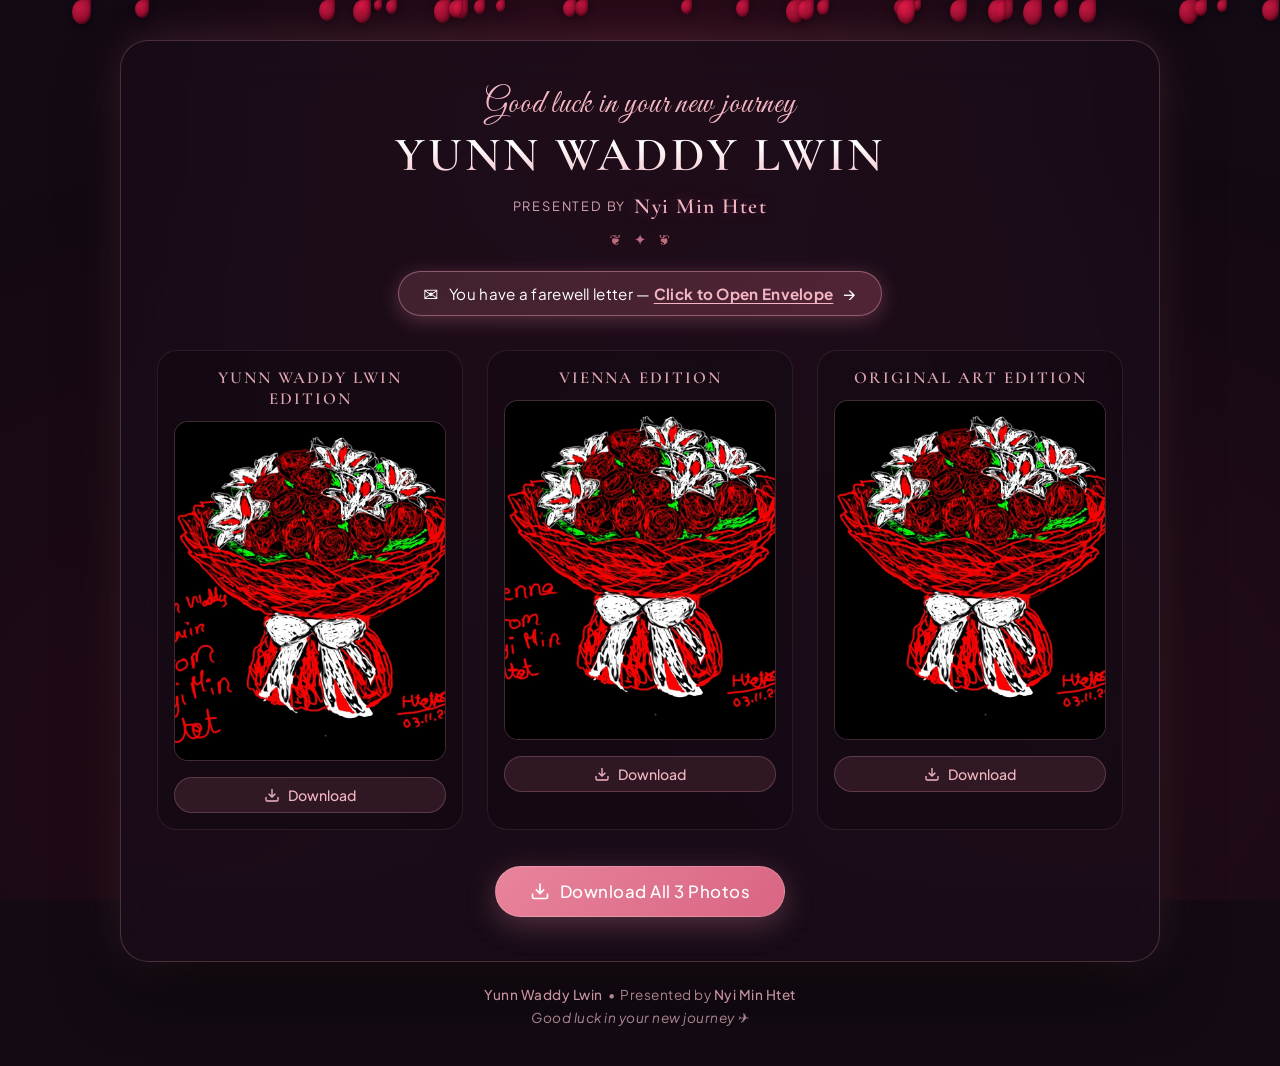
==== index.html @ 77009af8 "Add files via upload" ====
<!DOCTYPE html>
<html lang="en">
<head>
  <meta charset="UTF-8" />
  <meta name="viewport" content="width=device-width, initial-scale=1.0" />
  <title>yunn-waddy-lwin | Good Luck in Your New Journey</title>
  <link rel="stylesheet" href="style.css" />
  <link rel="preconnect" href="https://fonts.googleapis.com">
  <link rel="preconnect" href="https://fonts.gstatic.com" crossorigin>
  <link href="https://fonts.googleapis.com/css2?family=Cormorant+Garamond:ital,wght@0,300;0,400;0,600;1,400;1,600&family=Great+Vibes&family=Noto+Sans+Myanmar:wght@300;400;500;600&family=Plus+Jakarta+Sans:wght@300;400;500;600&display=swap" rel="stylesheet">
</head>
<body>
  <!-- Ambient romantic lighting & gentle petals -->
  <div class="ambient-glow"></div>
  <div class="petals-canvas" id="petals"></div>

  <main class="page-container">
    <div class="romantic-card">
      
      <!-- Romantic & Classy Header -->
      <header class="romantic-header">
        <span class="whisper-text">Good luck in your new journey</span>
        <h1 class="romantic-title">Yunn Waddy Lwin</h1>
        
        <div class="presented-by">
          <span class="presented-label">Presented by</span>
          <span class="presenter-name">Nyi Min Htet</span>
        </div>

        <div class="floral-flourish">
          <span class="leaf">❦</span>
          <span class="star-symbol">✦</span>
          <span class="leaf flip">❦</span>
        </div>

        <!-- Envelope Letter Invitation Banner -->
        <div class="letter-invitation">
          <a href="letter.html" class="letter-pill-btn">
            <span class="envelope-icon">✉️</span>
            <span>You have a farewell letter — <strong>Click to Open Envelope</strong></span>
            <span class="arrow-right">→</span>
          </a>
        </div>
      </header>

      <!-- 3-Photo Triptych Grid -->
      <div class="photos-grid">
        
        <!-- Photo 1: Yunn Waddy Lwin Edition -->
        <div class="photo-item">
          <div class="photo-badge">Yunn Waddy Lwin Edition</div>
          <div class="photo-frame" data-index="1">
            <img 
              id="photo1" 
              src="assets/photo-yunn.jpg" 
              alt="To Yunn Waddy Lwin From Nyi Min Htet" 
            />
            <button class="zoom-btn" title="View Fullscreen" data-target="photo1">
              <svg width="18" height="18" viewBox="0 0 24 24" fill="none" stroke="currentColor" stroke-width="2"><polyline points="15 3 21 3 21 9"/><polyline points="9 21 3 21 3 15"/><line x1="21" y1="3" x2="14" y2="10"/><line x1="3" y1="21" x2="10" y2="14"/></svg>
            </button>
          </div>
          <a id="downloadBtn1" href="assets/photo-yunn.jpg" download="yunn-waddy-lwin-edition.jpg" class="btn-download-sm">
            <svg width="16" height="16" viewBox="0 0 24 24" fill="none" stroke="currentColor" stroke-width="2"><path d="M21 15v4a2 2 0 0 1-2 2H5a2 2 0 0 1-2-2v-4"/><polyline points="7 10 12 15 17 10"/><line x1="12" y1="15" x2="12" y2="3"/></svg>
            <span>Download</span>
          </a>
        </div>

        <!-- Photo 2: Vienna Edition -->
        <div class="photo-item">
          <div class="photo-badge">Vienna Edition</div>
          <div class="photo-frame" data-index="2">
            <img 
              id="photo2" 
              src="assets/photo-vienna.jpg" 
              alt="To Vienna From Nyi Min Htet" 
            />
            <button class="zoom-btn" title="View Fullscreen" data-target="photo2">
              <svg width="18" height="18" viewBox="0 0 24 24" fill="none" stroke="currentColor" stroke-width="2"><polyline points="15 3 21 3 21 9"/><polyline points="9 21 3 21 3 15"/><line x1="21" y1="3" x2="14" y2="10"/><line x1="3" y1="21" x2="10" y2="14"/></svg>
            </button>
          </div>
          <a id="downloadBtn2" href="assets/photo-vienna.jpg" download="yunn-waddy-lwin-vienna-edition.jpg" class="btn-download-sm">
            <svg width="16" height="16" viewBox="0 0 24 24" fill="none" stroke="currentColor" stroke-width="2"><path d="M21 15v4a2 2 0 0 1-2 2H5a2 2 0 0 1-2-2v-4"/><polyline points="7 10 12 15 17 10"/><line x1="12" y1="15" x2="12" y2="3"/></svg>
            <span>Download</span>
          </a>
        </div>

        <!-- Photo 3: Original Clean Edition -->
        <div class="photo-item">
          <div class="photo-badge">Original Art Edition</div>
          <div class="photo-frame" data-index="3">
            <img 
              id="photo3" 
              src="assets/photo-clean.jpg" 
              alt="Bouquet Artwork Clean" 
            />
            <button class="zoom-btn" title="View Fullscreen" data-target="photo3">
              <svg width="18" height="18" viewBox="0 0 24 24" fill="none" stroke="currentColor" stroke-width="2"><polyline points="15 3 21 3 21 9"/><polyline points="9 21 3 21 3 15"/><line x1="21" y1="3" x2="14" y2="10"/><line x1="3" y1="21" x2="10" y2="14"/></svg>
            </button>
          </div>
          <a id="downloadBtn3" href="assets/photo-clean.jpg" download="yunn-waddy-lwin-original-art.jpg" class="btn-download-sm">
            <svg width="16" height="16" viewBox="0 0 24 24" fill="none" stroke="currentColor" stroke-width="2"><path d="M21 15v4a2 2 0 0 1-2 2H5a2 2 0 0 1-2-2v-4"/><polyline points="7 10 12 15 17 10"/><line x1="12" y1="15" x2="12" y2="3"/></svg>
            <span>Download</span>
          </a>
        </div>

      </div>

      <!-- Action Footer: Download All & Open Letter -->
      <div class="bottom-actions">
        <button id="downloadAllBtn" class="btn-download-all">
          <svg width="20" height="20" viewBox="0 0 24 24" fill="none" stroke="currentColor" stroke-width="2"><path d="M21 15v4a2 2 0 0 1-2 2H5a2 2 0 0 1-2-2v-4"/><polyline points="7 10 12 15 17 10"/><line x1="12" y1="15" x2="12" y2="3"/></svg>
          <span>Download All 3 Photos</span>
        </button>
      </div>

    </div>

    <!-- Minimal Elegant Footer -->
    <footer class="romantic-footer">
      <p><strong>Yunn Waddy Lwin</strong> &nbsp;•&nbsp; Presented by <strong>Nyi Min Htet</strong></p>
      <p class="sub-footer-text">Good luck in your new journey ✈️</p>
    </footer>
  </main>

  <!-- Lightbox Modal -->
  <div class="lightbox-modal" id="lightboxModal">
    <div class="lightbox-backdrop" id="lightboxBackdrop"></div>
    <div class="lightbox-box">
      <button class="lightbox-close" id="lightboxClose">✕</button>
      <img id="lightboxImg" src="" alt="Fullscreen View" />
      <div class="lightbox-action">
        <a id="lightboxDownloadBtn" href="" download="" class="btn-download-sm">
          <svg width="16" height="16" viewBox="0 0 24 24" fill="none" stroke="currentColor" stroke-width="2"><path d="M21 15v4a2 2 0 0 1-2 2H5a2 2 0 0 1-2-2v-4"/><polyline points="7 10 12 15 17 10"/><line x1="12" y1="15" x2="12" y2="3"/></svg>
          <span>Download High-Resolution</span>
        </a>
      </div>
    </div>
  </div>

  <script src="script.js"></script>
</body>
</html>
---- style.css ----
:root {
  --bg-deep: #130a14;
  --bg-card: rgba(26, 14, 27, 0.7);
  --border-rose: rgba(255, 179, 193, 0.22);
  --border-subtle: rgba(255, 179, 193, 0.1);
  --rose-primary: #e8849b;
  --rose-soft: #f4b6c2;
  --rose-light: #fff0f3;
  --rose-glow: rgba(232, 132, 155, 0.3);
  --wine-dark: #220e23;
  --text-main: #fff5f7;
  --text-muted: #d4a5b2;
  --transition: all 0.35s cubic-bezier(0.16, 1, 0.3, 1);
}

* {
  margin: 0;
  padding: 0;
  box-sizing: border-box;
}

body {
  font-family: 'Plus Jakarta Sans', system-ui, -apple-system, sans-serif;
  background-color: var(--bg-deep);
  color: var(--text-main);
  min-height: 100vh;
  display: flex;
  align-items: center;
  justify-content: center;
  position: relative;
  overflow-x: hidden;
  padding: 40px 18px;
}

/* Ambient Romantic Glow */
.ambient-glow {
  position: fixed;
  inset: 0;
  pointer-events: none;
  z-index: 0;
  background: 
    radial-gradient(circle at 50% 15%, rgba(190, 18, 60, 0.16) 0%, transparent 55%),
    radial-gradient(circle at 15% 85%, rgba(136, 8, 37, 0.12) 0%, transparent 45%),
    radial-gradient(circle at 85% 80%, rgba(225, 29, 72, 0.08) 0%, transparent 45%);
}

/* Falling Red Rose Petals */
.petals-canvas {
  position: fixed;
  inset: 0;
  pointer-events: none;
  z-index: 1;
  overflow: hidden;
}

.petal {
  position: absolute;
  background: radial-gradient(circle at 35% 30%, #e11d48 0%, #be123c 45%, #880825 80%, #4a0314 100%);
  border-radius: 65% 0 65% 65%;
  opacity: 0.85;
  filter: drop-shadow(0 2px 5px rgba(0, 0, 0, 0.45));
  animation: fall linear infinite;
  box-shadow: inset -1px -1px 3px rgba(0, 0, 0, 0.4);
}

@keyframes fall {
  0% {
    transform: translateY(-25px) translateX(0px) rotate(0deg) rotateY(0deg) scale(0.75);
    opacity: 0;
  }
  15% {
    opacity: 0.85;
    transform: translateY(15vh) translateX(15px) rotate(60deg) rotateY(45deg) scale(0.85);
  }
  50% {
    transform: translateY(50vh) translateX(-15px) rotate(190deg) rotateY(120deg) scale(0.9);
  }
  85% {
    opacity: 0.85;
    transform: translateY(85vh) translateX(12px) rotate(300deg) rotateY(160deg) scale(0.95);
  }
  100% {
    transform: translateY(105vh) translateX(0px) rotate(380deg) rotateY(180deg) scale(1);
    opacity: 0;
  }
}

/* Main Container (Expanded for 3 Photos) */
.page-container {
  width: 100%;
  max-width: 1040px;
  position: relative;
  z-index: 2;
  margin: auto;
}

/* Romantic Card */
.romantic-card {
  background: var(--bg-card);
  border: 1px solid var(--border-rose);
  border-radius: 28px;
  padding: 44px 36px;
  backdrop-filter: blur(24px);
  -webkit-backdrop-filter: blur(24px);
  box-shadow: 
    0 30px 70px -15px rgba(0, 0, 0, 0.8),
    0 0 50px -10px var(--rose-glow);
  text-align: center;
  transition: var(--transition);
}

.romantic-card:hover {
  border-color: rgba(255, 179, 193, 0.35);
  box-shadow: 
    0 35px 80px -15px rgba(0, 0, 0, 0.85),
    0 0 60px -5px rgba(232, 132, 155, 0.4);
}

/* Header */
.romantic-header {
  margin-bottom: 34px;
}

.whisper-text {
  font-family: 'Great Vibes', cursive;
  font-size: 2rem;
  color: var(--rose-soft);
  display: block;
  margin-bottom: 2px;
  letter-spacing: 1px;
}

.romantic-title {
  font-family: 'Cormorant Garamond', Georgia, serif;
  font-size: 3rem;
  font-weight: 600;
  letter-spacing: 3px;
  text-transform: uppercase;
  background: linear-gradient(180deg, #ffffff 30%, var(--rose-soft) 100%);
  -webkit-background-clip: text;
  -webkit-text-fill-color: transparent;
  line-height: 1.2;
  margin-bottom: 8px;
}

/* Presented By Section */
.presented-by {
  display: flex;
  align-items: center;
  justify-content: center;
  gap: 8px;
  flex-wrap: wrap;
  margin-bottom: 8px;
}

.presented-label {
  font-family: 'Plus Jakarta Sans', system-ui, sans-serif;
  font-size: 0.8rem;
  font-weight: 400;
  color: var(--text-muted);
  letter-spacing: 1.8px;
  text-transform: uppercase;
}

.presenter-name {
  font-family: 'Cormorant Garamond', Georgia, serif;
  font-size: 1.35rem;
  font-weight: 600;
  letter-spacing: 1.5px;
  color: var(--rose-soft);
  text-shadow: 0 0 15px var(--rose-glow);
}

.floral-flourish {
  display: flex;
  align-items: center;
  justify-content: center;
  gap: 12px;
  margin-top: 10px;
  color: var(--rose-primary);
  font-size: 0.9rem;
  opacity: 0.8;
}

.star-symbol {
  color: var(--rose-primary);
  font-size: 0.95rem;
  animation: subtleTwinkle 3s infinite ease-in-out;
}

.leaf.flip {
  transform: scaleX(-1);
  display: inline-block;
}

@keyframes subtleTwinkle {
  0%, 100% { transform: scale(1); opacity: 0.65; }
  50% { transform: scale(1.15); opacity: 1; }
}

/* Letter Invitation Banner */
.letter-invitation {
  margin-top: 22px;
  display: flex;
  justify-content: center;
}

.letter-pill-btn {
  display: inline-flex;
  align-items: center;
  gap: 10px;
  background: linear-gradient(135deg, rgba(232, 132, 155, 0.18), rgba(217, 101, 130, 0.28));
  border: 1px solid rgba(255, 179, 193, 0.4);
  color: #fff;
  padding: 10px 24px;
  border-radius: 100px;
  text-decoration: none;
  font-size: 0.95rem;
  letter-spacing: 0.3px;
  box-shadow: 0 4px 20px var(--rose-glow);
  transition: var(--transition);
}

.letter-pill-btn strong {
  color: var(--rose-soft);
  text-decoration: underline;
  text-underline-offset: 3px;
}

.letter-pill-btn:hover {
  transform: translateY(-2px);
  background: linear-gradient(135deg, rgba(232, 132, 155, 0.3), rgba(217, 101, 130, 0.45));
  border-color: var(--rose-soft);
  box-shadow: 0 8px 25px rgba(232, 132, 155, 0.5);
}

.envelope-icon {
  font-size: 1.15rem;
  animation: gentlePulse 2s infinite ease-in-out;
}

.arrow-right {
  font-size: 1.1rem;
  transition: transform 0.25s ease;
}

.letter-pill-btn:hover .arrow-right {
  transform: translateX(4px);
}

@keyframes gentlePulse {
  0%, 100% { transform: scale(1); }
  50% { transform: scale(1.18); }
}

/* 3-Photo Triptych Grid */
.photos-grid {
  display: grid;
  grid-template-columns: repeat(3, 1fr);
  gap: 24px;
  margin-bottom: 36px;
}

@media (max-width: 860px) {
  .photos-grid {
    grid-template-columns: 1fr;
    max-width: 440px;
    margin-left: auto;
    margin-right: auto;
  }
  .romantic-card {
    padding: 32px 18px;
  }
  .romantic-title {
    font-size: 2.2rem;
  }
}

.photo-item {
  display: flex;
  flex-direction: column;
  align-items: center;
  background: rgba(15, 8, 16, 0.4);
  border: 1px solid var(--border-subtle);
  border-radius: 20px;
  padding: 16px;
  transition: var(--transition);
}

.photo-item:hover {
  transform: translateY(-4px);
  border-color: var(--border-rose);
  background: rgba(22, 11, 23, 0.6);
  box-shadow: 0 16px 36px -10px rgba(0, 0, 0, 0.6);
}

.photo-badge {
  font-family: 'Cormorant Garamond', Georgia, serif;
  font-size: 1.05rem;
  font-weight: 600;
  letter-spacing: 2px;
  text-transform: uppercase;
  color: var(--rose-soft);
  margin-bottom: 12px;
  opacity: 0.9;
}

.photo-frame {
  position: relative;
  width: 100%;
  aspect-ratio: 4 / 5;
  background: rgba(10, 5, 11, 0.8);
  border: 1px solid var(--border-rose);
  border-radius: 14px;
  overflow: hidden;
  display: flex;
  align-items: center;
  justify-content: center;
  margin-bottom: 16px;
}

.photo-frame img {
  width: 100%;
  height: 100%;
  object-fit: cover;
  transition: transform 0.4s ease;
}

.photo-item:hover .photo-frame img {
  transform: scale(1.03);
}

.zoom-btn {
  position: absolute;
  top: 10px;
  right: 10px;
  background: rgba(19, 10, 20, 0.7);
  border: 1px solid rgba(255, 179, 193, 0.3);
  color: var(--rose-soft);
  width: 32px;
  height: 32px;
  border-radius: 50%;
  display: flex;
  align-items: center;
  justify-content: center;
  cursor: pointer;
  opacity: 0;
  transition: var(--transition);
  backdrop-filter: blur(8px);
}

.photo-item:hover .zoom-btn {
  opacity: 1;
}

.zoom-btn:hover {
  background: var(--rose-primary);
  color: #fff;
  transform: scale(1.1);
}

/* Download Buttons */
.btn-download-sm {
  display: inline-flex;
  align-items: center;
  justify-content: center;
  gap: 8px;
  background: rgba(232, 132, 155, 0.12);
  border: 1px solid var(--border-rose);
  color: var(--rose-soft);
  font-family: 'Plus Jakarta Sans', system-ui, sans-serif;
  font-size: 0.88rem;
  font-weight: 500;
  padding: 8px 18px;
  border-radius: 100px;
  text-decoration: none;
  transition: var(--transition);
  width: 100%;
}

.btn-download-sm:hover {
  background: linear-gradient(135deg, #e8849b, #d96582);
  color: #fff;
  border-color: transparent;
  transform: translateY(-2px);
  box-shadow: 0 6px 18px var(--rose-glow);
}

.download-all-section {
  display: flex;
  justify-content: center;
  padding-top: 10px;
}

.btn-download-all {
  display: inline-flex;
  align-items: center;
  justify-content: center;
  gap: 10px;
  background: linear-gradient(135deg, #e8849b, #d96582);
  color: #fff;
  font-family: 'Plus Jakarta Sans', system-ui, sans-serif;
  font-size: 1.05rem;
  font-weight: 500;
  letter-spacing: 0.5px;
  padding: 14px 34px;
  border-radius: 100px;
  cursor: pointer;
  border: 1px solid rgba(255, 255, 255, 0.2);
  box-shadow: 0 8px 30px var(--rose-glow);
  transition: var(--transition);
}

.btn-download-all:hover {
  transform: translateY(-3px) scale(1.02);
  background: linear-gradient(135deg, #f294aa, #e37490);
  box-shadow: 0 12px 35px rgba(232, 132, 155, 0.5);
}

/* Lightbox Modal */
.lightbox-modal {
  display: none;
  position: fixed;
  inset: 0;
  z-index: 1000;
  align-items: center;
  justify-content: center;
  padding: 24px;
}

.lightbox-modal.active {
  display: flex;
}

.lightbox-backdrop {
  position: absolute;
  inset: 0;
  background: rgba(10, 5, 11, 0.92);
  backdrop-filter: blur(14px);
}

.lightbox-box {
  position: relative;
  z-index: 1001;
  max-width: 90vw;
  max-height: 90vh;
  display: flex;
  flex-direction: column;
  align-items: center;
}

.lightbox-box img {
  max-width: 100%;
  max-height: 75vh;
  object-fit: contain;
  border-radius: 16px;
  border: 1px solid var(--border-rose);
  box-shadow: 0 20px 60px rgba(0, 0, 0, 0.9);
}

.lightbox-close {
  position: absolute;
  top: -42px;
  right: 0;
  background: none;
  border: none;
  color: #fff;
  font-size: 26px;
  cursor: pointer;
  transition: var(--transition);
}

.lightbox-close:hover {
  color: var(--rose-soft);
}

.lightbox-action {
  margin-top: 16px;
}

/* Minimal Footer */
.romantic-footer {
  text-align: center;
  margin-top: 24px;
}

.romantic-footer p {
  font-family: 'Plus Jakarta Sans', system-ui, sans-serif;
  font-size: 0.85rem;
  color: var(--text-muted);
  opacity: 0.8;
  letter-spacing: 0.5px;
}

.romantic-footer strong {
  color: var(--rose-soft);
  font-weight: 500;
}

.sub-footer-text {
  margin-top: 6px;
  font-size: 0.8rem;
  color: var(--rose-soft);
  opacity: 0.85;
  font-style: italic;
  letter-spacing: 1px;
}
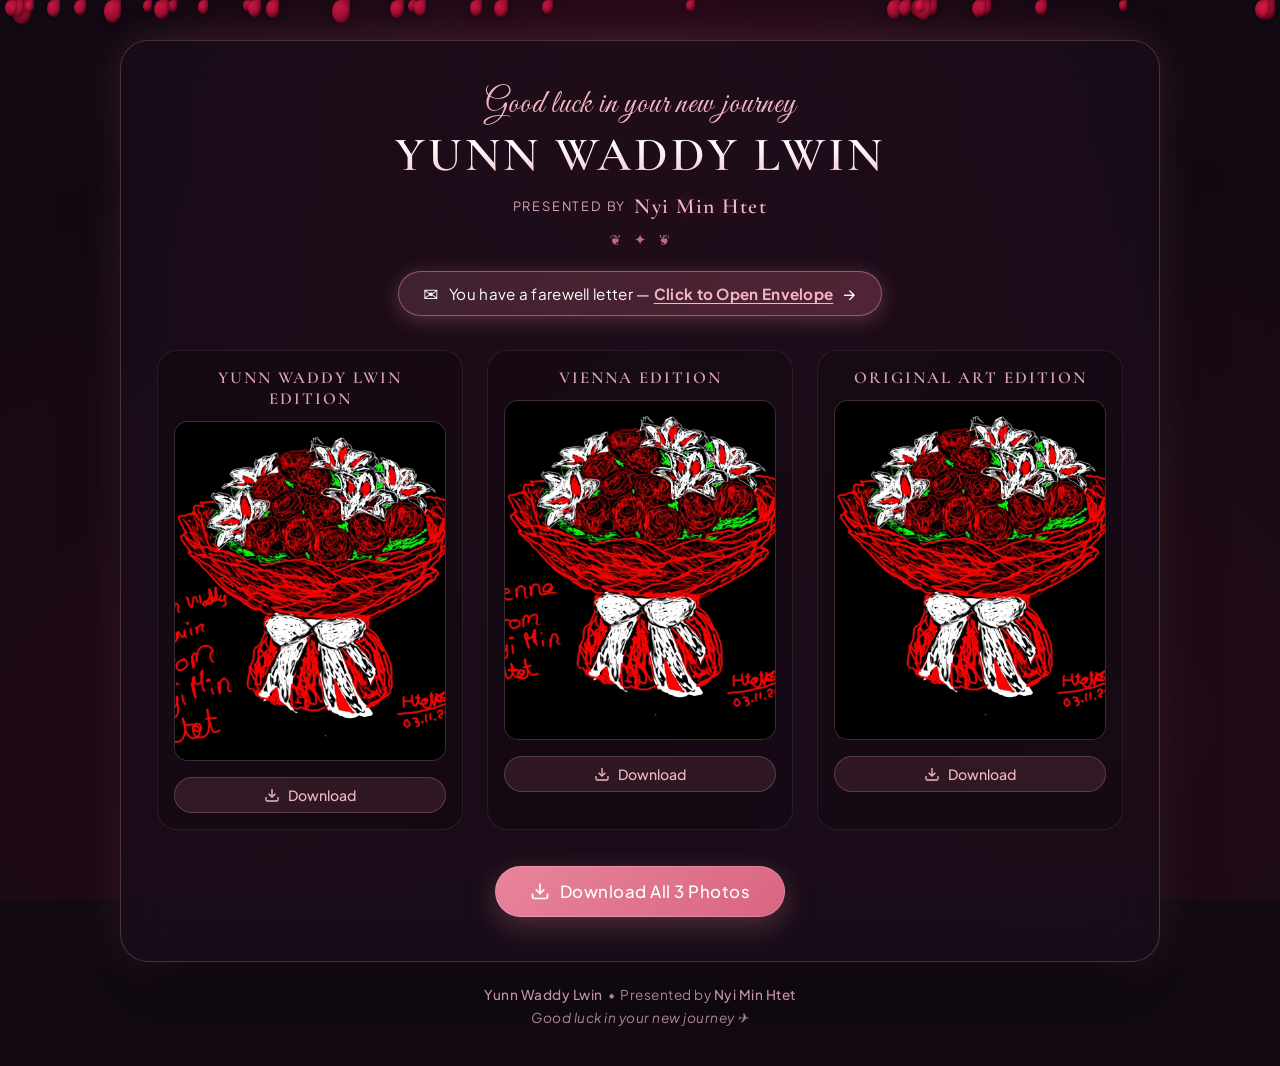
==== commit 8cc64748: "Add GoatCounter analytics to gallery" ====
--- a/index.html
+++ b/index.html
@@ -137,6 +137,8 @@
     </div>
   </div>
 
+  <script data-goatcounter="https://ducky.goatcounter.com/count"
+          async src="https://gc.zgo.at/count.js"></script>
   <script src="script.js"></script>
 </body>
 </html>
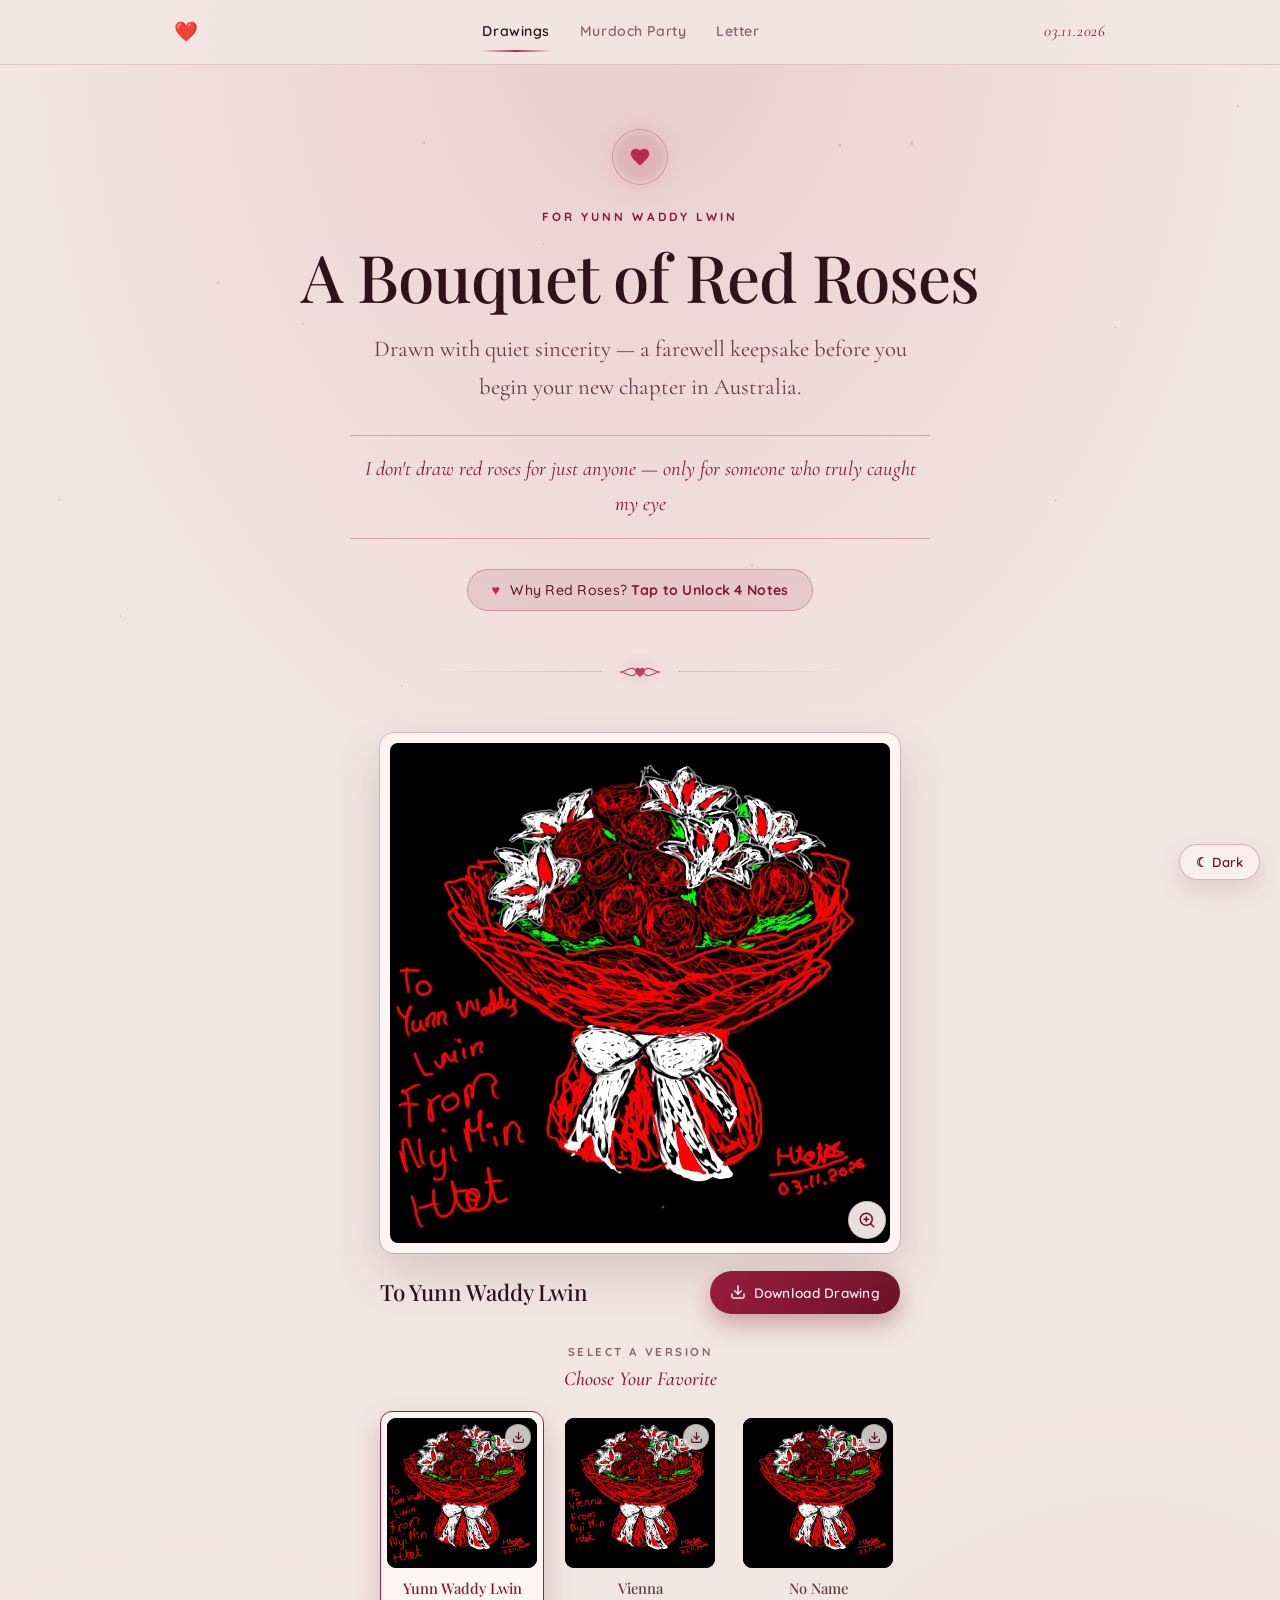
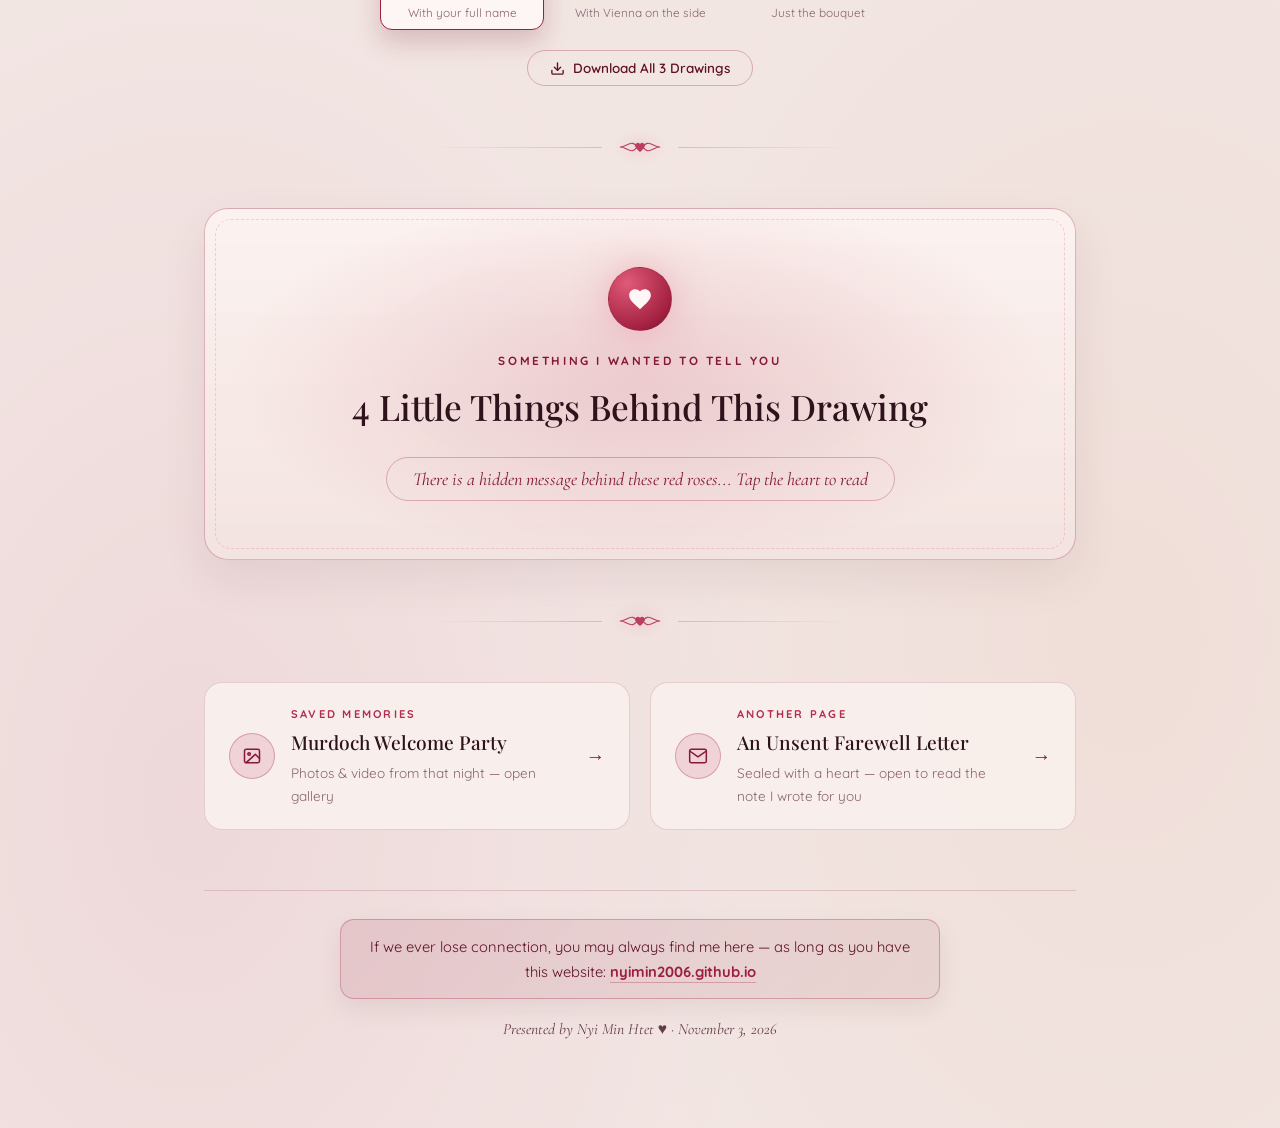
==== commit b4afb404: "Update files" ====
--- a/index.html
+++ b/index.html
@@ -3,142 +3,281 @@
 <head>
   <meta charset="UTF-8" />
   <meta name="viewport" content="width=device-width, initial-scale=1.0" />
-  <title>yunn-waddy-lwin | Good Luck in Your New Journey</title>
-  <link rel="stylesheet" href="style.css" />
-  <link rel="preconnect" href="https://fonts.googleapis.com">
-  <link rel="preconnect" href="https://fonts.gstatic.com" crossorigin>
-  <link href="https://fonts.googleapis.com/css2?family=Cormorant+Garamond:ital,wght@0,300;0,400;0,600;1,400;1,600&family=Great+Vibes&family=Noto+Sans+Myanmar:wght@300;400;500;600&family=Plus+Jakarta+Sans:wght@300;400;500;600&display=swap" rel="stylesheet">
+  <title>For Yunn Waddy Lwin — A Bouquet of Red Roses</title>
+  <link rel="icon" type="image/svg+xml" href="data:image/svg+xml,%3Csvg xmlns='http://www.w3.org/2000/svg' viewBox='0 0 24 24' fill='%23b8304f'%3E%3Cpath d='M12 21.35l-1.45-1.32C5.4 15.36 2 12.28 2 8.5 2 5.42 4.42 3 7.5 3c1.74 0 3.41.81 4.5 2.09C13.09 3.81 14.76 3 16.5 3 19.58 3 22 5.42 22 8.5c0 3.78-3.4 6.86-8.55 11.54L12 21.35z'/%3E%3C/svg%3E" />
+  <meta name="description" content="Drawn with quiet sincerity — a farewell keepsake before you begin your new chapter in Australia." />
+  <meta property="og:type" content="website" />
+  <meta property="og:title" content="For Yunn Waddy Lwin — A Bouquet of Red Roses" />
+  <meta property="og:description" content="Drawn with quiet sincerity — a farewell keepsake before you begin your new chapter in Australia." />
+  <meta property="og:image" content="assets/photo-yunn.jpg" />
+  <meta name="twitter:card" content="summary_large_image" />
+  <meta name="twitter:title" content="For Yunn Waddy Lwin — A Bouquet of Red Roses" />
+  <meta name="twitter:description" content="Drawn with quiet sincerity — a farewell keepsake before you begin your new chapter in Australia." />
+  <meta name="twitter:image" content="assets/photo-yunn.jpg" />
+  <link rel="preconnect" href="https://fonts.googleapis.com" />
+  <link rel="preconnect" href="https://fonts.gstatic.com" crossorigin />
+  <link href="https://fonts.googleapis.com/css2?family=Cormorant+Garamond:ital,wght@0,400;0,500;0,600;0,700;1,400;1,600&family=Noto+Sans+Myanmar:wght@400;500;600&family=Playfair+Display:ital,wght@0,500;0,600;0,700;1,400;1,600&family=Quicksand:wght@400;500;600;700&display=swap" rel="stylesheet" />
+  <script>(function(){try{var s=localStorage.getItem('site-theme');}catch(e){var s=null;}var t=(s==='light'||s==='dark')?s:(window.matchMedia&&window.matchMedia('(prefers-color-scheme: light)').matches?'light':'dark');document.documentElement.dataset.theme=t;})();</script>
+  <link rel="stylesheet" href="style.css?v=20261126-20" />
 </head>
 <body>
-  <!-- Ambient romantic lighting & gentle petals -->
-  <div class="ambient-glow"></div>
+  <div class="sparks-canvas" id="sparks"></div>
   <div class="petals-canvas" id="petals"></div>
 
-  <main class="page-container">
-    <div class="romantic-card">
-      
-      <!-- Romantic & Classy Header -->
-      <header class="romantic-header">
-        <span class="whisper-text">Good luck in your new journey</span>
-        <h1 class="romantic-title">Yunn Waddy Lwin</h1>
-        
-        <div class="presented-by">
-          <span class="presented-label">Presented by</span>
-          <span class="presenter-name">Nyi Min Htet</span>
-        </div>
-
-        <div class="floral-flourish">
-          <span class="leaf">❦</span>
-          <span class="star-symbol">✦</span>
-          <span class="leaf flip">❦</span>
-        </div>
-
-        <!-- Envelope Letter Invitation Banner -->
-        <div class="letter-invitation">
-          <a href="letter.html" class="letter-pill-btn">
-            <span class="envelope-icon">✉️</span>
-            <span>You have a farewell letter — <strong>Click to Open Envelope</strong></span>
-            <span class="arrow-right">→</span>
-          </a>
-        </div>
-      </header>
-
-      <!-- 3-Photo Triptych Grid -->
-      <div class="photos-grid">
-        
-        <!-- Photo 1: Yunn Waddy Lwin Edition -->
-        <div class="photo-item">
-          <div class="photo-badge">Yunn Waddy Lwin Edition</div>
-          <div class="photo-frame" data-index="1">
-            <img 
-              id="photo1" 
-              src="assets/photo-yunn.jpg" 
-              alt="To Yunn Waddy Lwin From Nyi Min Htet" 
-            />
-            <button class="zoom-btn" title="View Fullscreen" data-target="photo1">
-              <svg width="18" height="18" viewBox="0 0 24 24" fill="none" stroke="currentColor" stroke-width="2"><polyline points="15 3 21 3 21 9"/><polyline points="9 21 3 21 3 15"/><line x1="21" y1="3" x2="14" y2="10"/><line x1="3" y1="21" x2="10" y2="14"/></svg>
+  <nav class="top-nav">
+    <div class="nav-inner">
+      <a href="index.html" class="brand" aria-label="Home">❤️</a>
+      <div class="nav-links">
+        <a href="index.html" class="nav-link active">Drawings</a>
+        <a href="murdoch.html" class="nav-link">Murdoch Party</a>
+        <a href="letter.html" class="nav-link">Letter</a>
+      </div>
+      <div class="nav-date">03.11.2026</div>
+    </div>
+  </nav>
+
+  <main class="page-main">
+    <section class="hero">
+      <div class="hero-emblem" id="heroHeartBtn" title="Click for a little surprise">
+        <svg viewBox="0 0 24 24" fill="currentColor">
+          <path d="M12 21.35l-1.45-1.32C5.4 15.36 2 12.28 2 8.5 2 5.42 4.42 3 7.5 3c1.74 0 3.41.81 4.5 2.09C13.09 3.81 14.76 3 16.5 3 19.58 3 22 5.42 22 8.5c0 3.78-3.4 6.86-8.55 11.54L12 21.35z" />
+        </svg>
+      </div>
+      <p class="eyebrow">For Yunn Waddy Lwin</p>
+      <h1 class="hero-title">A Bouquet of Red Roses</h1>
+      <p class="hero-sub">Drawn with quiet sincerity — a farewell keepsake before you begin your new chapter in Australia.</p>
+      <p class="hero-whisper">I don't draw red roses for just anyone — only for someone who truly caught my eye</p>
+      <button type="button" class="hero-secret-btn" id="heroSecretJumpBtn">
+        <span class="hs-heart">♥</span>
+        <span>Why Red Roses? <strong>Tap to Unlock 4 Notes</strong></span>
+      </button>
+    </section>
+
+    <div class="section-divider" aria-hidden="true"><svg width="44" height="18" viewBox="0 0 48 20" fill="none"><path d="M2 10c6 0 9-5 14-4 2.5.5 3.5 2.5 5 4-1.5 1.5-2.5 3.5-5 4-5 1-8-4-14-4Zm44 0c-6 0-9-5-14-4-2.5.5-3.5 2.5-5 4 1.5 1.5 2.5 3.5 5 4 5 1 8-4 14-4Z" stroke="currentColor" stroke-width="1.2" stroke-linecap="round" stroke-linejoin="round"/><path d="M24 15.2c-.3 0-.6-.1-.8-.3C20.4 12.4 18.5 10.6 18.5 8.4a3 3 0 0 1 5.5-1.7A3 3 0 0 1 29.5 8.4c0 2.2-1.9 4-4.7 6.5-.2.2-.5.3-.8.3Z" fill="currentColor"/></svg></div>
+
+    <section class="gallery-section" aria-label="Rose Drawings Gallery">
+      <div class="gallery-stack">
+        <div class="featured-showcase">
+          <div class="featured-frame" id="featuredFrame">
+            <img id="featuredImg" src="assets/photo-yunn.jpg" alt="To Yunn Waddy Lwin From Nyi Min Htet" />
+            <button type="button" class="zoom-fab" id="featuredZoomBtn" aria-label="View full resolution">
+              <svg width="18" height="18" viewBox="0 0 24 24" fill="none" stroke="currentColor" stroke-width="2" stroke-linecap="round" stroke-linejoin="round">
+                <circle cx="11" cy="11" r="8"></circle>
+                <line x1="21" y1="21" x2="16.65" y2="16.65"></line>
+                <line x1="11" y1="8" x2="11" y2="14"></line>
+                <line x1="8" y1="11" x2="14" y2="11"></line>
+              </svg>
             </button>
           </div>
-          <a id="downloadBtn1" href="assets/photo-yunn.jpg" download="yunn-waddy-lwin-edition.jpg" class="btn-download-sm">
-            <svg width="16" height="16" viewBox="0 0 24 24" fill="none" stroke="currentColor" stroke-width="2"><path d="M21 15v4a2 2 0 0 1-2 2H5a2 2 0 0 1-2-2v-4"/><polyline points="7 10 12 15 17 10"/><line x1="12" y1="15" x2="12" y2="3"/></svg>
-            <span>Download</span>
-          </a>
-        </div>
-
-        <!-- Photo 2: Vienna Edition -->
-        <div class="photo-item">
-          <div class="photo-badge">Vienna Edition</div>
-          <div class="photo-frame" data-index="2">
-            <img 
-              id="photo2" 
-              src="assets/photo-vienna.jpg" 
-              alt="To Vienna From Nyi Min Htet" 
-            />
-            <button class="zoom-btn" title="View Fullscreen" data-target="photo2">
-              <svg width="18" height="18" viewBox="0 0 24 24" fill="none" stroke="currentColor" stroke-width="2"><polyline points="15 3 21 3 21 9"/><polyline points="9 21 3 21 3 15"/><line x1="21" y1="3" x2="14" y2="10"/><line x1="3" y1="21" x2="10" y2="14"/></svg>
-            </button>
-          </div>
-          <a id="downloadBtn2" href="assets/photo-vienna.jpg" download="yunn-waddy-lwin-vienna-edition.jpg" class="btn-download-sm">
-            <svg width="16" height="16" viewBox="0 0 24 24" fill="none" stroke="currentColor" stroke-width="2"><path d="M21 15v4a2 2 0 0 1-2 2H5a2 2 0 0 1-2-2v-4"/><polyline points="7 10 12 15 17 10"/><line x1="12" y1="15" x2="12" y2="3"/></svg>
-            <span>Download</span>
-          </a>
-        </div>
-
-        <!-- Photo 3: Original Clean Edition -->
-        <div class="photo-item">
-          <div class="photo-badge">Original Art Edition</div>
-          <div class="photo-frame" data-index="3">
-            <img 
-              id="photo3" 
-              src="assets/photo-clean.jpg" 
-              alt="Bouquet Artwork Clean" 
-            />
-            <button class="zoom-btn" title="View Fullscreen" data-target="photo3">
-              <svg width="18" height="18" viewBox="0 0 24 24" fill="none" stroke="currentColor" stroke-width="2"><polyline points="15 3 21 3 21 9"/><polyline points="9 21 3 21 3 15"/><line x1="21" y1="3" x2="14" y2="10"/><line x1="3" y1="21" x2="10" y2="14"/></svg>
-            </button>
-          </div>
-          <a id="downloadBtn3" href="assets/photo-clean.jpg" download="yunn-waddy-lwin-original-art.jpg" class="btn-download-sm">
-            <svg width="16" height="16" viewBox="0 0 24 24" fill="none" stroke="currentColor" stroke-width="2"><path d="M21 15v4a2 2 0 0 1-2 2H5a2 2 0 0 1-2-2v-4"/><polyline points="7 10 12 15 17 10"/><line x1="12" y1="15" x2="12" y2="3"/></svg>
-            <span>Download</span>
-          </a>
-        </div>
-
-      </div>
-
-      <!-- Action Footer: Download All & Open Letter -->
-      <div class="bottom-actions">
-        <button id="downloadAllBtn" class="btn-download-all">
-          <svg width="20" height="20" viewBox="0 0 24 24" fill="none" stroke="currentColor" stroke-width="2"><path d="M21 15v4a2 2 0 0 1-2 2H5a2 2 0 0 1-2-2v-4"/><polyline points="7 10 12 15 17 10"/><line x1="12" y1="15" x2="12" y2="3"/></svg>
-          <span>Download All 3 Photos</span>
-        </button>
-      </div>
-
-    </div>
-
-    <!-- Minimal Elegant Footer -->
-    <footer class="romantic-footer">
-      <p><strong>Yunn Waddy Lwin</strong> &nbsp;•&nbsp; Presented by <strong>Nyi Min Htet</strong></p>
-      <p class="sub-footer-text">Good luck in your new journey ✈️</p>
+          <div class="featured-bar">
+            <div class="featured-meta">
+              <span class="featured-kicker" id="featuredKicker" style="display:none;"></span>
+              <h2 class="featured-title" id="featuredTitle">To Yunn Waddy Lwin</h2>
+            </div>
+            <a id="featuredDownloadBtn" href="assets/photo-yunn.jpg" download="yunn-waddy-lwin-edition.jpg" class="btn-download">
+              <svg width="16" height="16" viewBox="0 0 24 24" fill="none" stroke="currentColor" stroke-width="2.2" stroke-linecap="round" stroke-linejoin="round">
+                <path d="M21 15v4a2 2 0 0 1-2 2H5a2 2 0 0 1-2-2v-4"></path>
+                <polyline points="7 10 12 15 17 10"></polyline>
+                <line x1="12" y1="15" x2="12" y2="3"></line>
+              </svg>
+              <span>Download Drawing</span>
+            </a>
+          </div>
+        </div>
+
+        <aside class="editions-panel">
+          <div class="editions-header">
+            <span class="editions-kicker">Select a Version</span>
+            <h3 class="editions-heading">Choose Your Favorite</h3>
+          </div>
+
+          <div class="edition-list">
+            <div class="edition-card active" role="button" tabindex="0" data-src="assets/photo-yunn.jpg" data-download="yunn-waddy-lwin-edition.jpg" data-kicker="" data-title="To Yunn Waddy Lwin" data-alt="To Yunn Waddy Lwin From Nyi Min Htet">
+              <div class="ed-thumb">
+                <img src="assets/photo-yunn.jpg" alt="Yunn Waddy Lwin Version" />
+              </div>
+              <div class="ed-info">
+                <div class="ed-name">Yunn Waddy Lwin</div>
+                <div class="ed-desc">With your full name</div>
+              </div>
+              <a href="assets/photo-yunn.jpg" download="yunn-waddy-lwin-edition.jpg" class="ed-dl-icon" title="Download this version" aria-label="Download Yunn Waddy Lwin version">
+                <svg width="13" height="13" viewBox="0 0 24 24" fill="none" stroke="currentColor" stroke-width="2.2" stroke-linecap="round" stroke-linejoin="round">
+                  <path d="M21 15v4a2 2 0 0 1-2 2H5a2 2 0 0 1-2-2v-4"></path>
+                  <polyline points="7 10 12 15 17 10"></polyline>
+                  <line x1="12" y1="15" x2="12" y2="3"></line>
+                </svg>
+              </a>
+            </div>
+
+            <div class="edition-card" role="button" tabindex="0" data-src="assets/photo-vienna.jpg" data-download="yunn-waddy-lwin-vienna-edition.jpg" data-kicker="" data-title="To Vienna" data-alt="To Vienna From Nyi Min Htet">
+              <div class="ed-thumb">
+                <img src="assets/photo-vienna.jpg" alt="Vienna Version" />
+              </div>
+              <div class="ed-info">
+                <div class="ed-name">Vienna</div>
+                <div class="ed-desc">With Vienna on the side</div>
+              </div>
+              <a href="assets/photo-vienna.jpg" download="yunn-waddy-lwin-vienna-edition.jpg" class="ed-dl-icon" title="Download this version" aria-label="Download Vienna version">
+                <svg width="13" height="13" viewBox="0 0 24 24" fill="none" stroke="currentColor" stroke-width="2.2" stroke-linecap="round" stroke-linejoin="round">
+                  <path d="M21 15v4a2 2 0 0 1-2 2H5a2 2 0 0 1-2-2v-4"></path>
+                  <polyline points="7 10 12 15 17 10"></polyline>
+                  <line x1="12" y1="15" x2="12" y2="3"></line>
+                </svg>
+              </a>
+            </div>
+
+            <div class="edition-card" role="button" tabindex="0" data-src="assets/photo-clean.jpg" data-download="yunn-waddy-lwin-original-art.jpg" data-kicker="" data-title="Just the bouquet" data-alt="Bouquet Artwork Clean">
+              <div class="ed-thumb">
+                <img src="assets/photo-clean.jpg" alt="No Name Version" />
+              </div>
+              <div class="ed-info">
+                <div class="ed-name">No Name</div>
+                <div class="ed-desc">Just the bouquet</div>
+              </div>
+              <a href="assets/photo-clean.jpg" download="yunn-waddy-lwin-original-art.jpg" class="ed-dl-icon" title="Download this version" aria-label="Download No Name version">
+                <svg width="13" height="13" viewBox="0 0 24 24" fill="none" stroke="currentColor" stroke-width="2.2" stroke-linecap="round" stroke-linejoin="round">
+                  <path d="M21 15v4a2 2 0 0 1-2 2H5a2 2 0 0 1-2-2v-4"></path>
+                  <polyline points="7 10 12 15 17 10"></polyline>
+                  <line x1="12" y1="15" x2="12" y2="3"></line>
+                </svg>
+              </a>
+            </div>
+          </div>
+
+          <button type="button" class="btn-download-all" id="downloadAllBtn">
+            <svg width="15" height="15" viewBox="0 0 24 24" fill="none" stroke="currentColor" stroke-width="2.2" stroke-linecap="round" stroke-linejoin="round">
+              <path d="M21 15v4a2 2 0 0 1-2 2H5a2 2 0 0 1-2-2v-4"></path>
+              <polyline points="7 10 12 15 17 10"></polyline>
+              <line x1="12" y1="15" x2="12" y2="3"></line>
+            </svg>
+            <span>Download All 3 Drawings</span>
+          </button>
+        </aside>
+      </div>
+    </section>
+
+    <div class="section-divider" aria-hidden="true"><svg width="44" height="18" viewBox="0 0 48 20" fill="none"><path d="M2 10c6 0 9-5 14-4 2.5.5 3.5 2.5 5 4-1.5 1.5-2.5 3.5-5 4-5 1-8-4-14-4Zm44 0c-6 0-9-5-14-4-2.5.5-3.5 2.5-5 4 1.5 1.5 2.5 3.5 5 4 5 1 8-4 14-4Z" stroke="currentColor" stroke-width="1.2" stroke-linecap="round" stroke-linejoin="round"/><path d="M24 15.2c-.3 0-.6-.1-.8-.3C20.4 12.4 18.5 10.6 18.5 8.4a3 3 0 0 1 5.5-1.7A3 3 0 0 1 29.5 8.4c0 2.2-1.9 4-4.7 6.5-.2.2-.5.3-.8.3Z" fill="currentColor"/></svg></div>
+
+    <section class="secret-section" aria-label="Hidden Notes Behind These Roses">
+      <div class="secret-card" id="secretCard">
+        <div class="secret-lock-view" id="secretLockView">
+          <button type="button" class="secret-heart-btn" id="unlockSecretBtn" aria-label="Unlock hidden notes">
+            <svg viewBox="0 0 24 24" fill="currentColor">
+              <path d="M12 21.35l-1.45-1.32C5.4 15.36 2 12.28 2 8.5 2 5.42 4.42 3 7.5 3c1.74 0 3.41.81 4.5 2.09C13.09 3.81 14.76 3 16.5 3 19.58 3 22 5.42 22 8.5c0 3.78-3.4 6.86-8.55 11.54L12 21.35z" />
+            </svg>
+          </button>
+          <p class="secret-kicker">Something I Wanted to Tell You</p>
+          <h3 class="secret-heading">4 Little Things Behind This Drawing</h3>
+          <button type="button" class="secret-unlock-pill" id="unlockSecretPillBtn">
+            There is a hidden message behind these red roses... Tap the heart to read
+          </button>
+        </div>
+
+        <div class="secret-revealed-view" id="secretRevealedView">
+          <div class="revealed-head">
+            <span class="secret-kicker">Just Between Us</span>
+            <h3 class="secret-heading">Why I Wanted to Draw This for You</h3>
+          </div>
+          <div class="reasons-flow">
+            <article class="reason-item">
+              <h4 class="reason-title">That Day</h4>
+              <p>That day when I saw you in your Myanmar dress, you honestly looked so pretty in my eyes... almost like a painting that somehow came to life. Some moments are too nice to just let pass by, so I tried to keep a little bit of that moment by drawing you this bouquet and gifting this website to you.</p>
+            </article>
+
+            <article class="reason-item">
+              <h4 class="reason-title">Only for Someone Special</h4>
+              <p>Apart from my mom, you're actually the only second other girl who ever made me want to draw a bouquet of red roses like this.. I don't really do this kinda thing for just anyone. Guess you just have a way of making me want to do something special after seeing you in that dress that day.</p>
+            </article>
+
+            <article class="reason-item">
+              <h4 class="reason-title">Even from Far Away</h4>
+              <p>Since Australia is pretty far away, let these roses go with you in my place... and maybe whenever you look at them, I hope you'll remember the guy who drew them thinking of you.</p>
+            </article>
+
+            <article class="reason-item reason-poem">
+              <h4 class="reason-title">A Little Poem</h4>
+              <p class="poem-text">
+                <span class="poem-lead">So let these roses travel where I cannot go,<br />
+                And carry a little warmth with them as you go.</span><br /><br />
+                These roses may never truly bloom,<br />
+                But I hope they bring a little beauty to your room.<br /><br />
+                For some people, I leave a little art behind,<br />
+                And you're one of those I had in mind.
+              </p>
+            </article>
+          </div>
+          <div class="poem-next-wrap">
+            <a href="letter.html" class="poem-next-link">Ready for the farewell letter? <span aria-hidden="true">→</span></a>
+          </div>
+        </div>
+      </div>
+    </section>
+
+    <div class="section-divider" aria-hidden="true"><svg width="44" height="18" viewBox="0 0 48 20" fill="none"><path d="M2 10c6 0 9-5 14-4 2.5.5 3.5 2.5 5 4-1.5 1.5-2.5 3.5-5 4-5 1-8-4-14-4Zm44 0c-6 0-9-5-14-4-2.5.5-3.5 2.5-5 4 1.5 1.5 2.5 3.5 5 4 5 1 8-4 14-4Z" stroke="currentColor" stroke-width="1.2" stroke-linecap="round" stroke-linejoin="round"/><path d="M24 15.2c-.3 0-.6-.1-.8-.3C20.4 12.4 18.5 10.6 18.5 8.4a3 3 0 0 1 5.5-1.7A3 3 0 0 1 29.5 8.4c0 2.2-1.9 4-4.7 6.5-.2.2-.5.3-.8.3Z" fill="currentColor"/></svg></div>
+
+    <section class="envelope-teaser">
+      <a href="murdoch.html" class="teaser-card">
+        <div class="teaser-left">
+          <div class="teaser-icon">
+            <svg viewBox="0 0 24 24" fill="none" stroke="currentColor" stroke-width="1.8" stroke-linecap="round" stroke-linejoin="round">
+              <rect x="3" y="4" width="18" height="16" rx="2"></rect>
+              <circle cx="8.5" cy="9.5" r="1.5"></circle>
+              <polyline points="21 15 16 10 5 20"></polyline>
+            </svg>
+          </div>
+          <div>
+            <span class="teaser-kicker">Saved Memories</span>
+            <h3 class="teaser-title">Murdoch Welcome Party</h3>
+            <p class="teaser-sub">Photos &amp; video from that night — open gallery</p>
+          </div>
+        </div>
+        <span class="teaser-arrow" aria-hidden="true">→</span>
+      </a>
+
+      <a href="letter.html" class="teaser-card">
+        <div class="teaser-left">
+          <div class="teaser-icon">
+            <svg viewBox="0 0 24 24" fill="none" stroke="currentColor" stroke-width="1.8" stroke-linecap="round" stroke-linejoin="round">
+              <path d="M4 4h16c1.1 0 2 .9 2 2v12c0 1.1-.9 2-2 2H4c-1.1 0-2-.9-2-2V6c0-1.1.9-2 2-2z"></path>
+              <polyline points="22,6 12,13 2,6"></polyline>
+            </svg>
+          </div>
+          <div>
+            <span class="teaser-kicker">Another Page</span>
+            <h3 class="teaser-title">An Unsent Farewell Letter</h3>
+            <p class="teaser-sub">Sealed with a heart — open to read the note I wrote for you</p>
+          </div>
+        </div>
+        <span class="teaser-arrow" aria-hidden="true">→</span>
+      </a>
+    </section>
+
+    <footer class="site-footer">
+      <p class="footer-find-me">If we ever lose connection, you may always find me here — as long as you have this website: <a href="https://nyimin2006.github.io/" target="_blank" rel="noopener noreferrer">nyimin2006.github.io</a></p>
+      <span>Presented by Nyi Min Htet ♥ · November 3, 2026</span>
     </footer>
   </main>
 
-  <!-- Lightbox Modal -->
-  <div class="lightbox-modal" id="lightboxModal">
+  <div class="lightbox-modal" id="lightboxModal" role="dialog" aria-modal="true" aria-label="Full Image View">
     <div class="lightbox-backdrop" id="lightboxBackdrop"></div>
-    <div class="lightbox-box">
-      <button class="lightbox-close" id="lightboxClose">✕</button>
-      <img id="lightboxImg" src="" alt="Fullscreen View" />
-      <div class="lightbox-action">
-        <a id="lightboxDownloadBtn" href="" download="" class="btn-download-sm">
-          <svg width="16" height="16" viewBox="0 0 24 24" fill="none" stroke="currentColor" stroke-width="2"><path d="M21 15v4a2 2 0 0 1-2 2H5a2 2 0 0 1-2-2v-4"/><polyline points="7 10 12 15 17 10"/><line x1="12" y1="15" x2="12" y2="3"/></svg>
-          <span>Download High-Resolution</span>
+    <div class="lightbox-content">
+      <button type="button" class="lightbox-close" id="lightboxClose" aria-label="Close">×</button>
+      <img id="lightboxImg" src="" alt="" />
+      <div class="lightbox-actions">
+        <a id="lightboxDownloadBtn" href="#" download class="btn-dl-lb">
+          <svg width="16" height="16" viewBox="0 0 24 24" fill="none" stroke="currentColor" stroke-width="2.2" stroke-linecap="round" stroke-linejoin="round">
+            <path d="M21 15v4a2 2 0 0 1-2 2H5a2 2 0 0 1-2-2v-4"></path>
+            <polyline points="7 10 12 15 17 10"></polyline>
+            <line x1="12" y1="15" x2="12" y2="3"></line>
+          </svg>
+          <span>Download High Quality</span>
         </a>
       </div>
     </div>
   </div>
 
-  <script data-goatcounter="https://ducky.goatcounter.com/count"
-          async src="https://gc.zgo.at/count.js"></script>
-  <script src="script.js"></script>
+  <script src="ambient.js?v=20261126-20"></script>
+  <script src="script.js?v=20261126-20"></script>
+  <script data-goatcounter="https://ducky.goatcounter.com/count" async src="https://gc.zgo.at/count.js"></script>
 </body>
 </html>
--- a/style.css
+++ b/style.css
@@ -1,50 +1,51 @@
 :root {
-  --bg-deep: #130a14;
-  --bg-card: rgba(26, 14, 27, 0.7);
-  --border-rose: rgba(255, 179, 193, 0.22);
-  --border-subtle: rgba(255, 179, 193, 0.1);
-  --rose-primary: #e8849b;
-  --rose-soft: #f4b6c2;
-  --rose-light: #fff0f3;
-  --rose-glow: rgba(232, 132, 155, 0.3);
-  --wine-dark: #220e23;
-  --text-main: #fff5f7;
-  --text-muted: #d4a5b2;
-  --transition: all 0.35s cubic-bezier(0.16, 1, 0.3, 1);
-}
-
-* {
+  --bg-nocturne: #110b0e;
+  --surface-soft: rgba(28, 17, 22, 0.72);
+  --surface-card: #181014;
+  --rose: #b8304f;
+  --rose-deep: #7a1b32;
+  --rose-soft: #e05a78;
+  --blush: #f2c6d0;
+  --ink-primary: #f5ebe9;
+  --ink-secondary: #d0bcc1;
+  --ink-muted: #987f86;
+  --border-hairline: rgba(245, 235, 233, 0.09);
+  --border-rose: rgba(224, 90, 120, 0.28);
+  --shadow-soft: 0 24px 60px rgba(0, 0, 0, 0.56);
+  --font-display: 'Playfair Display', 'Cormorant Garamond', Georgia, serif;
+  --font-serif: 'Cormorant Garamond', Georgia, serif;
+  --font-sans: 'Quicksand', 'Noto Sans Myanmar', -apple-system, BlinkMacSystemFont, sans-serif;
+}
+
+*,
+*::before,
+*::after {
+  box-sizing: border-box;
   margin: 0;
   padding: 0;
-  box-sizing: border-box;
+}
+
+html {
+  scroll-behavior: smooth;
+  overflow-x: hidden;
 }
 
 body {
-  font-family: 'Plus Jakarta Sans', system-ui, -apple-system, sans-serif;
-  background-color: var(--bg-deep);
-  color: var(--text-main);
   min-height: 100vh;
-  display: flex;
-  align-items: center;
-  justify-content: center;
+  background-color: var(--bg-nocturne);
+  background-image:
+    radial-gradient(ellipse 75% 48% at 50% 0%, rgba(184, 48, 79, 0.16) 0%, transparent 66%),
+    radial-gradient(ellipse 70% 50% at 15% 88%, rgba(122, 27, 50, 0.14) 0%, transparent 64%),
+    radial-gradient(ellipse 70% 50% at 88% 82%, rgba(224, 90, 120, 0.08) 0%, transparent 62%);
+  color: var(--ink-primary);
+  font-family: var(--font-sans);
+  line-height: 1.7;
+  overflow-x: hidden;
   position: relative;
-  overflow-x: hidden;
-  padding: 40px 18px;
-}
-
-/* Ambient Romantic Glow */
-.ambient-glow {
-  position: fixed;
-  inset: 0;
-  pointer-events: none;
-  z-index: 0;
-  background: 
-    radial-gradient(circle at 50% 15%, rgba(190, 18, 60, 0.16) 0%, transparent 55%),
-    radial-gradient(circle at 15% 85%, rgba(136, 8, 37, 0.12) 0%, transparent 45%),
-    radial-gradient(circle at 85% 80%, rgba(225, 29, 72, 0.08) 0%, transparent 45%);
-}
-
-/* Falling Red Rose Petals */
+  -webkit-font-smoothing: antialiased;
+}
+
+.sparks-canvas,
 .petals-canvas {
   position: fixed;
   inset: 0;
@@ -55,453 +56,1298 @@
 
 .petal {
   position: absolute;
-  background: radial-gradient(circle at 35% 30%, #e11d48 0%, #be123c 45%, #880825 80%, #4a0314 100%);
-  border-radius: 65% 0 65% 65%;
-  opacity: 0.85;
-  filter: drop-shadow(0 2px 5px rgba(0, 0, 0, 0.45));
-  animation: fall linear infinite;
-  box-shadow: inset -1px -1px 3px rgba(0, 0, 0, 0.4);
-}
-
-@keyframes fall {
+  top: -12vh;
+  border-radius: 75% 15% 75% 15%;
+  background: linear-gradient(145deg, rgba(218, 48, 86, 0.78), rgba(118, 16, 40, 0.72));
+  box-shadow: 0 2px 10px rgba(184, 48, 79, 0.25);
+  opacity: 0;
+  animation: petalFall linear infinite;
+}
+
+.petal-alt {
+  border-radius: 15% 75% 15% 75%;
+  background: linear-gradient(145deg, rgba(184, 30, 66, 0.74), rgba(92, 12, 32, 0.68));
+}
+
+@keyframes petalFall {
   0% {
-    transform: translateY(-25px) translateX(0px) rotate(0deg) rotateY(0deg) scale(0.75);
+    transform: translate3d(0, -5vh, 0) rotate(0deg);
     opacity: 0;
   }
-  15% {
-    opacity: 0.85;
-    transform: translateY(15vh) translateX(15px) rotate(60deg) rotateY(45deg) scale(0.85);
+  14% {
+    opacity: var(--petal-opacity, 0.56);
+  }
+  52% {
+    transform: translate3d(26px, 52vh, 0) rotate(170deg);
+  }
+  88% {
+    opacity: var(--petal-opacity, 0.56);
+  }
+  100% {
+    transform: translate3d(-18px, 108vh, 0) rotate(330deg);
+    opacity: 0;
+  }
+}
+
+.floating-heart {
+  position: absolute;
+  top: -10vh;
+  color: var(--rose-soft);
+  opacity: 0;
+  user-select: none;
+  text-shadow: 0 0 10px rgba(224, 90, 120, 0.45);
+  animation: heartDrop linear infinite;
+}
+
+@keyframes heartDrop {
+  0% {
+    transform: translate3d(0, 0, 0) scale(0.85);
+    opacity: 0;
+  }
+  14% {
+    opacity: var(--heart-opacity, 0.48);
+  }
+  52% {
+    transform: translate3d(-18px, 54vh, 0) scale(1);
+  }
+  88% {
+    opacity: var(--heart-opacity, 0.48);
+  }
+  100% {
+    transform: translate3d(14px, 112vh, 0) scale(1.06);
+    opacity: 0;
+  }
+}
+
+.petal-rise {
+  top: auto;
+  bottom: -12vh;
+  animation-name: petalRise;
+}
+
+@keyframes petalRise {
+  0% {
+    transform: translate3d(0, 0, 0) rotate(0deg);
+    opacity: 0;
+  }
+  14% {
+    opacity: var(--petal-opacity, 0.56);
+  }
+  52% {
+    transform: translate3d(-22px, -54vh, 0) rotate(-170deg);
+  }
+  88% {
+    opacity: var(--petal-opacity, 0.56);
+  }
+  100% {
+    transform: translate3d(18px, -114vh, 0) rotate(-330deg);
+    opacity: 0;
+  }
+}
+
+.heart-rise {
+  top: auto;
+  bottom: -10vh;
+  animation-name: heartRise;
+}
+
+@keyframes heartRise {
+  0% {
+    transform: translate3d(0, 0, 0) scale(0.85);
+    opacity: 0;
+  }
+  14% {
+    opacity: var(--heart-opacity, 0.48);
+  }
+  52% {
+    transform: translate3d(16px, -54vh, 0) scale(1);
+  }
+  88% {
+    opacity: var(--heart-opacity, 0.48);
+  }
+  100% {
+    transform: translate3d(-14px, -114vh, 0) scale(1.06);
+    opacity: 0;
+  }
+}
+
+.bokeh-spark {
+  position: absolute;
+  border-radius: 50%;
+  background: radial-gradient(circle, rgba(242, 198, 208, 0.55) 0%, rgba(242, 198, 208, 0) 72%);
+  animation: sparkPulse ease-in-out infinite;
+}
+
+@keyframes sparkPulse {
+  0%, 100% {
+    opacity: 0.1;
+    transform: scale(0.85);
   }
   50% {
-    transform: translateY(50vh) translateX(-15px) rotate(190deg) rotateY(120deg) scale(0.9);
-  }
-  85% {
-    opacity: 0.85;
-    transform: translateY(85vh) translateX(12px) rotate(300deg) rotateY(160deg) scale(0.95);
-  }
-  100% {
-    transform: translateY(105vh) translateX(0px) rotate(380deg) rotateY(180deg) scale(1);
-    opacity: 0;
-  }
-}
-
-/* Main Container (Expanded for 3 Photos) */
-.page-container {
-  width: 100%;
-  max-width: 1040px;
+    opacity: 0.42;
+    transform: scale(1.2);
+  }
+}
+
+.top-nav {
+  position: sticky;
+  top: 0;
+  z-index: 40;
+  background: rgba(17, 11, 14, 0.78);
+  backdrop-filter: blur(18px);
+  -webkit-backdrop-filter: blur(18px);
+  border-bottom: 1px solid var(--border-hairline);
+}
+
+.nav-inner {
+  max-width: 980px;
+  margin: 0 auto;
+  padding: 16px 24px;
+  display: flex;
+  align-items: center;
+  justify-content: space-between;
+  gap: 16px;
+}
+
+.brand {
+  text-decoration: none;
+  font-size: 1.2rem;
+  line-height: 1;
+  transition: transform 0.25s ease;
+}
+
+.brand:hover {
+  transform: scale(1.12);
+}
+
+.nav-links {
+  display: flex;
+  align-items: center;
+  gap: 26px;
+}
+
+.nav-link {
+  text-decoration: none;
+  color: var(--ink-muted);
+  font-size: 0.88rem;
+  font-weight: 600;
+  letter-spacing: 0.04em;
+  padding: 4px 2px;
+  position: relative;
+  transition: color 0.22s ease;
+}
+
+.nav-link:hover,
+.nav-link.active {
+  color: var(--ink-primary);
+}
+
+.nav-link.active::after {
+  content: '';
+  position: absolute;
+  left: 0;
+  right: 0;
+  bottom: -4px;
+  height: 1.5px;
+  background: linear-gradient(90deg, transparent, var(--rose-soft), transparent);
+}
+
+.nav-date {
+  font-family: var(--font-serif);
+  font-style: italic;
+  font-size: 1rem;
+  color: var(--blush);
+  letter-spacing: 0.05em;
+}
+
+.page-main {
   position: relative;
   z-index: 2;
-  margin: auto;
-}
-
-/* Romantic Card */
-.romantic-card {
-  background: var(--bg-card);
+  max-width: 920px;
+  margin: 0 auto;
+  padding: 64px 24px 84px;
+}
+
+.hero {
+  text-align: center;
+  max-width: 680px;
+  margin: 0 auto;
+}
+
+.section-divider {
+  display: flex;
+  align-items: center;
+  justify-content: center;
+  gap: 16px;
+  max-width: 420px;
+  margin: 52px auto;
+}
+
+.section-divider::before,
+.section-divider::after {
+  content: '';
+  flex: 1;
+  height: 1px;
+  background: linear-gradient(90deg, transparent, rgba(224, 90, 120, 0.36));
+}
+
+.section-divider::after {
+  background: linear-gradient(90deg, rgba(224, 90, 120, 0.36), transparent);
+}
+
+.section-divider svg {
+  color: var(--rose-soft);
+  opacity: 0.9;
+  flex-shrink: 0;
+  filter: drop-shadow(0 0 8px rgba(224, 90, 120, 0.45));
+}
+
+.hero-emblem {
+  display: inline-flex;
+  align-items: center;
+  justify-content: center;
+  width: 56px;
+  height: 56px;
+  border-radius: 50%;
+  background: radial-gradient(circle, rgba(224, 90, 120, 0.32) 0%, rgba(122, 27, 50, 0.14) 55%, rgba(24, 16, 20, 0) 80%);
   border: 1px solid var(--border-rose);
-  border-radius: 28px;
-  padding: 44px 36px;
-  backdrop-filter: blur(24px);
-  -webkit-backdrop-filter: blur(24px);
-  box-shadow: 
-    0 30px 70px -15px rgba(0, 0, 0, 0.8),
-    0 0 50px -10px var(--rose-glow);
+  color: var(--rose-soft);
+  margin-bottom: 22px;
+  cursor: pointer;
+  box-shadow: 0 0 22px rgba(224, 90, 120, 0.22);
+  transition: transform 0.28s ease, box-shadow 0.28s ease;
+}
+
+.hero-emblem:hover {
+  transform: scale(1.08);
+  box-shadow: 0 0 28px rgba(224, 90, 120, 0.34);
+}
+
+.hero-emblem svg {
+  width: 22px;
+  height: 22px;
+}
+
+.eyebrow {
+  font-family: var(--font-sans);
+  font-size: 0.74rem;
+  font-weight: 700;
+  text-transform: uppercase;
+  letter-spacing: 0.26em;
+  color: var(--blush);
+  margin-bottom: 14px;
+}
+
+.hero-title {
+  font-family: var(--font-display);
+  font-size: clamp(2.5rem, 5.5vw, 4.1rem);
+  font-weight: 500;
+  line-height: 1.08;
+  letter-spacing: -0.015em;
+  color: var(--ink-primary);
+  margin-bottom: 18px;
+}
+
+.hero-sub {
+  font-family: var(--font-serif);
+  font-size: clamp(1.18rem, 2.2vw, 1.42rem);
+  color: var(--ink-secondary);
+  font-weight: 400;
+  max-width: 540px;
+  margin: 0 auto 28px;
+}
+
+.hero-whisper {
+  font-family: var(--font-serif);
+  font-style: italic;
+  font-size: clamp(1.1rem, 2vw, 1.28rem);
+  color: var(--blush);
+  padding: 16px 12px;
+  margin: 0 auto 30px;
+  max-width: 580px;
+  border-top: 1px solid var(--border-rose);
+  border-bottom: 1px solid var(--border-rose);
+}
+
+.hero-secret-btn {
+  display: inline-flex;
+  align-items: center;
+  gap: 10px;
+  padding: 11px 24px;
+  border-radius: 999px;
+  border: 1px solid var(--border-rose);
+  background: rgba(184, 48, 79, 0.16);
+  color: var(--ink-primary);
+  font-family: var(--font-sans);
+  font-size: 0.88rem;
+  font-weight: 500;
+  letter-spacing: 0.02em;
+  cursor: pointer;
+  transition: transform 0.25s ease, background-color 0.25s ease, box-shadow 0.25s ease;
+}
+
+.hero-secret-btn:hover {
+  transform: translateY(-2px);
+  background: var(--rose);
+  box-shadow: 0 12px 28px rgba(184, 48, 79, 0.34);
+}
+
+.hero-secret-btn strong {
+  font-weight: 700;
+  color: #ffdce4;
+}
+
+.hs-heart {
+  color: var(--rose-soft);
+}
+
+.gallery-section {
+  margin-bottom: 0;
+}
+
+.gallery-stack {
+  display: flex;
+  flex-direction: column;
+  align-items: center;
+  gap: 28px;
+}
+
+.featured-showcase {
+  width: 100%;
+  max-width: 520px;
+}
+
+.featured-frame {
+  width: 100%;
+  aspect-ratio: 1 / 1;
+  background: #0a0608;
+  border-radius: 14px;
+  position: relative;
+  cursor: pointer;
+  overflow: hidden;
+  box-shadow: var(--shadow-soft), 0 0 0 1px var(--border-hairline);
+  transition: transform 0.3s ease, box-shadow 0.3s ease;
+}
+
+.featured-frame:hover {
+  transform: translateY(-3px);
+  box-shadow: 0 28px 68px rgba(0, 0, 0, 0.65), 0 0 38px rgba(224, 90, 120, 0.18), 0 0 0 1px var(--border-rose);
+}
+
+.featured-frame img {
+  width: 100%;
+  height: 100%;
+  display: block;
+  object-fit: contain;
+  transition: opacity 0.22s ease, transform 0.35s ease;
+}
+
+.featured-frame img.is-switching {
+  opacity: 0.2;
+  transform: scale(0.985);
+}
+
+.zoom-fab {
+  position: absolute;
+  right: 14px;
+  bottom: 14px;
+  width: 38px;
+  height: 38px;
+  border-radius: 50%;
+  border: 1px solid var(--border-hairline);
+  background: rgba(17, 11, 14, 0.78);
+  backdrop-filter: blur(8px);
+  color: var(--ink-primary);
+  display: flex;
+  align-items: center;
+  justify-content: center;
+  cursor: pointer;
+  transition: transform 0.22s ease, background-color 0.22s ease, border-color 0.22s ease;
+}
+
+.zoom-fab:hover {
+  transform: scale(1.08);
+  background: var(--rose);
+  border-color: var(--rose-soft);
+}
+
+.featured-bar {
+  margin-top: 18px;
+  display: flex;
+  align-items: center;
+  justify-content: space-between;
+  gap: 16px;
+}
+
+.featured-title {
+  font-family: var(--font-display);
+  font-size: 1.4rem;
+  font-weight: 500;
+  color: var(--ink-primary);
+}
+
+.btn-download {
+  display: inline-flex;
+  align-items: center;
+  gap: 8px;
+  text-decoration: none;
+  padding: 10px 20px;
+  border-radius: 999px;
+  background: linear-gradient(135deg, var(--rose) 0%, var(--rose-deep) 100%);
+  color: #fff6f8;
+  font-size: 0.85rem;
+  font-weight: 600;
+  letter-spacing: 0.02em;
+  white-space: nowrap;
+  box-shadow: 0 10px 24px rgba(122, 27, 50, 0.34);
+  transition: transform 0.22s ease, filter 0.22s ease;
+}
+
+.btn-download:hover {
+  transform: translateY(-2px);
+  filter: brightness(1.08);
+}
+
+.editions-panel {
+  width: 100%;
+  max-width: 520px;
+  display: flex;
+  flex-direction: column;
+  align-items: center;
+}
+
+.editions-header {
   text-align: center;
-  transition: var(--transition);
-}
-
-.romantic-card:hover {
-  border-color: rgba(255, 179, 193, 0.35);
-  box-shadow: 
-    0 35px 80px -15px rgba(0, 0, 0, 0.85),
-    0 0 60px -5px rgba(232, 132, 155, 0.4);
-}
-
-/* Header */
-.romantic-header {
-  margin-bottom: 34px;
-}
-
-.whisper-text {
-  font-family: 'Great Vibes', cursive;
-  font-size: 2rem;
-  color: var(--rose-soft);
+  margin-bottom: 14px;
+}
+
+.editions-kicker {
   display: block;
+  font-size: 0.72rem;
+  font-weight: 700;
+  text-transform: uppercase;
+  letter-spacing: 0.22em;
+  color: var(--ink-muted);
   margin-bottom: 2px;
-  letter-spacing: 1px;
-}
-
-.romantic-title {
-  font-family: 'Cormorant Garamond', Georgia, serif;
-  font-size: 3rem;
-  font-weight: 600;
-  letter-spacing: 3px;
-  text-transform: uppercase;
-  background: linear-gradient(180deg, #ffffff 30%, var(--rose-soft) 100%);
-  -webkit-background-clip: text;
-  -webkit-text-fill-color: transparent;
-  line-height: 1.2;
-  margin-bottom: 8px;
-}
-
-/* Presented By Section */
-.presented-by {
-  display: flex;
+}
+
+.editions-heading {
+  font-family: var(--font-serif);
+  font-size: 1.24rem;
+  font-weight: 500;
+  font-style: italic;
+  color: var(--blush);
+}
+
+.edition-list {
+  width: 100%;
+  display: grid;
+  grid-template-columns: repeat(3, minmax(0, 1fr));
+  gap: 14px;
+  margin-bottom: 20px;
+}
+
+.edition-card {
+  background: transparent;
+  border-radius: 12px;
+  padding: 6px;
+  display: flex;
+  flex-direction: column;
+  gap: 8px;
+  cursor: pointer;
+  position: relative;
+  border: 1px solid transparent;
+  transition: transform 0.24s ease, border-color 0.24s ease, background-color 0.24s ease;
+}
+
+.edition-card:hover {
+  transform: translateY(-2px);
+  background: var(--surface-soft);
+}
+
+.edition-card.active {
+  background: var(--surface-card);
+  border-color: var(--border-rose);
+  box-shadow: 0 12px 26px rgba(122, 27, 50, 0.22);
+}
+
+.ed-thumb {
+  width: 100%;
+  aspect-ratio: 1 / 1;
+  border-radius: 9px;
+  overflow: hidden;
+  background: #0a0608;
+}
+
+.ed-thumb img {
+  width: 100%;
+  height: 100%;
+  object-fit: contain;
+  display: block;
+}
+
+.ed-info {
+  text-align: center;
+  padding: 0 2px;
+}
+
+.ed-name {
+  font-family: var(--font-display);
+  font-size: 0.92rem;
+  font-weight: 500;
+  color: var(--ink-secondary);
+}
+
+.edition-card.active .ed-name {
+  color: var(--blush);
+}
+
+.ed-desc {
+  font-size: 0.74rem;
+  color: var(--ink-muted);
+  margin-top: 2px;
+}
+
+.ed-dl-icon {
+  position: absolute;
+  top: 12px;
+  right: 12px;
+  width: 26px;
+  height: 26px;
+  border-radius: 50%;
+  display: flex;
+  align-items: center;
+  justify-content: center;
+  background: rgba(17, 11, 14, 0.76);
+  color: var(--blush);
+  border: 1px solid var(--border-hairline);
+  text-decoration: none;
+  opacity: 0.86;
+  transition: opacity 0.2s ease, background-color 0.2s ease, transform 0.2s ease;
+}
+
+.ed-dl-icon:hover {
+  opacity: 1;
+  background: var(--rose);
+  color: #ffffff;
+  transform: scale(1.08);
+}
+
+.btn-download-all {
+  display: inline-flex;
   align-items: center;
   justify-content: center;
   gap: 8px;
-  flex-wrap: wrap;
-  margin-bottom: 8px;
-}
-
-.presented-label {
-  font-family: 'Plus Jakarta Sans', system-ui, sans-serif;
-  font-size: 0.8rem;
-  font-weight: 400;
-  color: var(--text-muted);
-  letter-spacing: 1.8px;
-  text-transform: uppercase;
-}
-
-.presenter-name {
-  font-family: 'Cormorant Garamond', Georgia, serif;
-  font-size: 1.35rem;
+  padding: 9px 22px;
+  border-radius: 999px;
+  background: transparent;
+  color: var(--ink-secondary);
+  border: 1px solid var(--border-hairline);
+  font-family: var(--font-sans);
+  font-size: 0.84rem;
   font-weight: 600;
-  letter-spacing: 1.5px;
-  color: var(--rose-soft);
-  text-shadow: 0 0 15px var(--rose-glow);
-}
-
-.floral-flourish {
-  display: flex;
-  align-items: center;
-  justify-content: center;
-  gap: 12px;
-  margin-top: 10px;
-  color: var(--rose-primary);
-  font-size: 0.9rem;
-  opacity: 0.8;
-}
-
-.star-symbol {
-  color: var(--rose-primary);
-  font-size: 0.95rem;
-  animation: subtleTwinkle 3s infinite ease-in-out;
-}
-
-.leaf.flip {
-  transform: scaleX(-1);
-  display: inline-block;
-}
-
-@keyframes subtleTwinkle {
-  0%, 100% { transform: scale(1); opacity: 0.65; }
-  50% { transform: scale(1.15); opacity: 1; }
-}
-
-/* Letter Invitation Banner */
-.letter-invitation {
-  margin-top: 22px;
-  display: flex;
-  justify-content: center;
-}
-
-.letter-pill-btn {
+  cursor: pointer;
+  transition: color 0.22s ease, border-color 0.22s ease, background-color 0.22s ease;
+}
+
+.btn-download-all:hover {
+  color: var(--ink-primary);
+  border-color: var(--border-rose);
+  background: rgba(184, 48, 79, 0.14);
+}
+
+.secret-section {
+  margin-bottom: 0;
+}
+
+.secret-card {
+  position: relative;
+  background: linear-gradient(180deg, rgba(30, 16, 23, 0.92) 0%, rgba(20, 11, 15, 0.96) 100%);
+  border: 1px solid var(--border-rose);
+  border-radius: 24px;
+  box-shadow: 0 24px 60px rgba(0, 0, 0, 0.56), inset 0 0 0 1px rgba(242, 198, 208, 0.06);
+  overflow: hidden;
+}
+
+.secret-lock-view {
+  padding: 58px 24px;
+  text-align: center;
+  cursor: pointer;
+  position: relative;
+  background: radial-gradient(ellipse 65% 75% at 50% 48%, rgba(184, 48, 79, 0.18) 0%, transparent 72%);
+}
+
+.secret-lock-view::after {
+  content: '';
+  position: absolute;
+  inset: 10px;
+  border: 1px dashed rgba(224, 90, 120, 0.24);
+  border-radius: 16px;
+  pointer-events: none;
+}
+
+.secret-card.is-unlocked .secret-lock-view {
+  display: none;
+}
+
+.secret-revealed-view {
+  display: none;
+  padding: 48px 36px;
+}
+
+.secret-card.is-unlocked .secret-revealed-view {
+  display: block;
+  animation: revealFade 0.55s cubic-bezier(0.22, 1, 0.36, 1) forwards;
+}
+
+@keyframes revealFade {
+  from {
+    opacity: 0;
+    transform: translateY(10px);
+  }
+  to {
+    opacity: 1;
+    transform: translateY(0);
+  }
+}
+
+.secret-heart-btn {
+  width: 64px;
+  height: 64px;
+  border-radius: 50%;
+  border: 1px solid var(--border-rose);
+  background: radial-gradient(circle at 30% 25%, #e05a78 0%, #a52242 70%, #6d142a 100%);
+  color: #fff6f8;
   display: inline-flex;
-  align-items: center;
-  gap: 10px;
-  background: linear-gradient(135deg, rgba(232, 132, 155, 0.18), rgba(217, 101, 130, 0.28));
-  border: 1px solid rgba(255, 179, 193, 0.4);
-  color: #fff;
-  padding: 10px 24px;
-  border-radius: 100px;
-  text-decoration: none;
-  font-size: 0.95rem;
-  letter-spacing: 0.3px;
-  box-shadow: 0 4px 20px var(--rose-glow);
-  transition: var(--transition);
-}
-
-.letter-pill-btn strong {
-  color: var(--rose-soft);
-  text-decoration: underline;
-  text-underline-offset: 3px;
-}
-
-.letter-pill-btn:hover {
-  transform: translateY(-2px);
-  background: linear-gradient(135deg, rgba(232, 132, 155, 0.3), rgba(217, 101, 130, 0.45));
-  border-color: var(--rose-soft);
-  box-shadow: 0 8px 25px rgba(232, 132, 155, 0.5);
-}
-
-.envelope-icon {
-  font-size: 1.15rem;
-  animation: gentlePulse 2s infinite ease-in-out;
-}
-
-.arrow-right {
-  font-size: 1.1rem;
-  transition: transform 0.25s ease;
-}
-
-.letter-pill-btn:hover .arrow-right {
-  transform: translateX(4px);
-}
-
-@keyframes gentlePulse {
-  0%, 100% { transform: scale(1); }
-  50% { transform: scale(1.18); }
-}
-
-/* 3-Photo Triptych Grid */
-.photos-grid {
-  display: grid;
-  grid-template-columns: repeat(3, 1fr);
-  gap: 24px;
-  margin-bottom: 36px;
-}
-
-@media (max-width: 860px) {
-  .photos-grid {
-    grid-template-columns: 1fr;
-    max-width: 440px;
-    margin-left: auto;
-    margin-right: auto;
-  }
-  .romantic-card {
-    padding: 32px 18px;
-  }
-  .romantic-title {
-    font-size: 2.2rem;
-  }
-}
-
-.photo-item {
-  display: flex;
-  flex-direction: column;
-  align-items: center;
-  background: rgba(15, 8, 16, 0.4);
-  border: 1px solid var(--border-subtle);
-  border-radius: 20px;
-  padding: 16px;
-  transition: var(--transition);
-}
-
-.photo-item:hover {
-  transform: translateY(-4px);
-  border-color: var(--border-rose);
-  background: rgba(22, 11, 23, 0.6);
-  box-shadow: 0 16px 36px -10px rgba(0, 0, 0, 0.6);
-}
-
-.photo-badge {
-  font-family: 'Cormorant Garamond', Georgia, serif;
-  font-size: 1.05rem;
-  font-weight: 600;
-  letter-spacing: 2px;
-  text-transform: uppercase;
-  color: var(--rose-soft);
-  margin-bottom: 12px;
-  opacity: 0.9;
-}
-
-.photo-frame {
-  position: relative;
-  width: 100%;
-  aspect-ratio: 4 / 5;
-  background: rgba(10, 5, 11, 0.8);
-  border: 1px solid var(--border-rose);
-  border-radius: 14px;
-  overflow: hidden;
-  display: flex;
-  align-items: center;
-  justify-content: center;
-  margin-bottom: 16px;
-}
-
-.photo-frame img {
-  width: 100%;
-  height: 100%;
-  object-fit: cover;
-  transition: transform 0.4s ease;
-}
-
-.photo-item:hover .photo-frame img {
-  transform: scale(1.03);
-}
-
-.zoom-btn {
-  position: absolute;
-  top: 10px;
-  right: 10px;
-  background: rgba(19, 10, 20, 0.7);
-  border: 1px solid rgba(255, 179, 193, 0.3);
-  color: var(--rose-soft);
-  width: 32px;
-  height: 32px;
-  border-radius: 50%;
-  display: flex;
   align-items: center;
   justify-content: center;
   cursor: pointer;
-  opacity: 0;
-  transition: var(--transition);
-  backdrop-filter: blur(8px);
-}
-
-.photo-item:hover .zoom-btn {
-  opacity: 1;
-}
-
-.zoom-btn:hover {
-  background: var(--rose-primary);
-  color: #fff;
-  transform: scale(1.1);
-}
-
-/* Download Buttons */
-.btn-download-sm {
-  display: inline-flex;
+  margin-bottom: 20px;
+  box-shadow: 0 0 36px rgba(224, 90, 120, 0.34);
+  transition: transform 0.28s ease;
+}
+
+.secret-heart-btn:hover {
+  transform: scale(1.08);
+}
+
+.secret-heart-btn svg {
+  width: 26px;
+  height: 26px;
+}
+
+.secret-kicker {
+  display: block;
+  font-size: 0.74rem;
+  font-weight: 700;
+  text-transform: uppercase;
+  letter-spacing: 0.22em;
+  color: var(--blush);
+  margin-bottom: 6px;
+}
+
+.secret-heading {
+  font-family: var(--font-display);
+  font-size: clamp(1.6rem, 3vw, 2.2rem);
+  font-weight: 500;
+  color: var(--ink-primary);
+  margin-bottom: 20px;
+}
+
+.secret-unlock-pill {
+  display: inline-block;
+  font-family: var(--font-serif);
+  font-style: italic;
+  font-size: 1.14rem;
+  color: var(--blush);
+  background: transparent;
+  border: 1px solid var(--border-rose);
+  border-radius: 999px;
+  padding: 10px 26px;
+  cursor: pointer;
+  transition: background-color 0.25s ease, color 0.25s ease, transform 0.25s ease;
+}
+
+.secret-unlock-pill:hover {
+  transform: translateY(-2px);
+  background: var(--rose);
+  color: #ffffff;
+}
+
+.revealed-head {
+  text-align: center;
+  margin-bottom: 36px;
+}
+
+.reasons-flow {
+  max-width: 660px;
+  margin: 0 auto;
+  display: flex;
+  flex-direction: column;
+}
+
+.reason-item {
+  padding: 26px 8px;
+  border-bottom: 1px solid var(--border-hairline);
+}
+
+.reason-item:first-child {
+  padding-top: 4px;
+}
+
+.reason-title {
+  font-family: var(--font-display);
+  font-size: 1.32rem;
+  font-weight: 500;
+  color: var(--blush);
+  margin-bottom: 10px;
+}
+
+.reason-item p {
+  font-size: 0.98rem;
+  color: var(--ink-secondary);
+  line-height: 1.8;
+}
+
+.reason-item.reason-poem {
+  position: relative;
+  margin-top: 30px;
+  padding: 40px 30px;
+  border-bottom: none;
+  border-radius: 22px;
+  background: linear-gradient(155deg, rgba(184, 48, 79, 0.24) 0%, rgba(122, 27, 50, 0.16) 55%, rgba(24, 14, 19, 0.94) 100%);
+  border: 1px solid var(--border-rose);
+  box-shadow: 0 18px 46px rgba(122, 27, 50, 0.3), inset 0 0 0 1px rgba(245, 235, 233, 0.05);
+  text-align: center;
+}
+
+.reason-item.reason-poem::before {
+  content: '';
+  position: absolute;
+  inset: 10px;
+  border: 1px dashed rgba(224, 90, 120, 0.28);
+  border-radius: 14px;
+  pointer-events: none;
+}
+
+.reason-item.reason-poem .reason-title {
+  position: relative;
+  margin-bottom: 18px;
+}
+
+.reason-item.reason-poem .reason-title::after {
+  content: '';
+  display: block;
+  width: 64px;
+  height: 1.5px;
+  margin: 10px auto 0;
+  background: linear-gradient(90deg, transparent, var(--rose-soft), transparent);
+}
+
+.poem-text {
+  position: relative;
+  font-family: var(--font-serif);
+  font-style: italic;
+  font-size: 1.32rem !important;
+  line-height: 1.88 !important;
+  color: #fff4f7 !important;
+}
+
+.poem-lead {
+  display: inline;
+  font-weight: 600;
+  color: #ffcad9;
+  text-shadow: 0 0 14px rgba(224, 90, 120, 0.38);
+}
+
+.envelope-teaser {
+  display: grid;
+  grid-template-columns: repeat(2, minmax(0, 1fr));
+  gap: 20px;
+  margin-bottom: 60px;
+}
+
+.teaser-card {
+  display: flex;
+  align-items: center;
+  justify-content: space-between;
+  gap: 16px;
+  text-decoration: none;
+  background: var(--surface-soft);
+  border: 1px solid var(--border-hairline);
+  border-radius: 18px;
+  padding: 22px 24px;
+  transition: transform 0.25s ease, border-color 0.25s ease, background-color 0.25s ease;
+}
+
+.teaser-card:hover {
+  transform: translateY(-3px);
+  border-color: var(--border-rose);
+  background: var(--surface-card);
+}
+
+.teaser-left {
+  display: flex;
+  align-items: center;
+  gap: 16px;
+}
+
+.teaser-icon {
+  width: 46px;
+  height: 46px;
+  flex-shrink: 0;
+  border-radius: 50%;
+  background: rgba(184, 48, 79, 0.14);
+  border: 1px solid var(--border-rose);
+  display: flex;
   align-items: center;
   justify-content: center;
-  gap: 8px;
-  background: rgba(232, 132, 155, 0.12);
+  color: var(--blush);
+}
+
+.teaser-icon svg {
+  width: 20px;
+  height: 20px;
+}
+
+.teaser-kicker {
+  display: block;
+  font-size: 0.7rem;
+  font-weight: 700;
+  text-transform: uppercase;
+  letter-spacing: 0.2em;
+  color: var(--rose-soft);
+  margin-bottom: 2px;
+}
+
+.teaser-title {
+  font-family: var(--font-display);
+  font-size: 1.2rem;
+  font-weight: 500;
+  color: var(--ink-primary);
+  margin-bottom: 2px;
+}
+
+.teaser-sub {
+  font-size: 0.85rem;
+  color: var(--ink-muted);
+}
+
+.teaser-arrow {
+  color: var(--blush);
+  font-size: 1.2rem;
+  transition: transform 0.24s ease;
+}
+
+.teaser-card:hover .teaser-arrow {
+  transform: translateX(4px);
+}
+
+.site-footer {
+  text-align: center;
+  padding-top: 28px;
+  border-top: 1px solid var(--border-hairline);
+  font-size: 0.86rem;
+  color: var(--ink-muted);
+}
+
+.site-footer strong {
+  color: var(--blush);
+  font-weight: 600;
+}
+
+.site-footer span {
+  display: inline-block;
+  font-family: var(--font-serif);
+  font-style: italic;
+  font-size: 0.98rem;
+  color: var(--ink-secondary);
+}
+
+.footer-find-me {
+  max-width: 600px;
+  margin: 0 auto 18px;
+  padding: 14px 20px;
+  border-radius: 14px;
+  background: linear-gradient(135deg, rgba(184, 48, 79, 0.2) 0%, rgba(122, 27, 50, 0.14) 100%);
   border: 1px solid var(--border-rose);
-  color: var(--rose-soft);
-  font-family: 'Plus Jakarta Sans', system-ui, sans-serif;
-  font-size: 0.88rem;
-  font-weight: 500;
-  padding: 8px 18px;
-  border-radius: 100px;
+  box-shadow: 0 10px 26px rgba(122, 27, 50, 0.2);
+  font-size: 0.92rem;
+  line-height: 1.7;
+  color: #ffe6ec;
+}
+
+.footer-find-me a {
+  color: #ff9cb3;
+  font-weight: 700;
   text-decoration: none;
-  transition: var(--transition);
-  width: 100%;
-}
-
-.btn-download-sm:hover {
-  background: linear-gradient(135deg, #e8849b, #d96582);
-  color: #fff;
-  border-color: transparent;
-  transform: translateY(-2px);
-  box-shadow: 0 6px 18px var(--rose-glow);
-}
-
-.download-all-section {
-  display: flex;
-  justify-content: center;
-  padding-top: 10px;
-}
-
-.btn-download-all {
-  display: inline-flex;
-  align-items: center;
-  justify-content: center;
-  gap: 10px;
-  background: linear-gradient(135deg, #e8849b, #d96582);
-  color: #fff;
-  font-family: 'Plus Jakarta Sans', system-ui, sans-serif;
-  font-size: 1.05rem;
-  font-weight: 500;
-  letter-spacing: 0.5px;
-  padding: 14px 34px;
-  border-radius: 100px;
-  cursor: pointer;
-  border: 1px solid rgba(255, 255, 255, 0.2);
-  box-shadow: 0 8px 30px var(--rose-glow);
-  transition: var(--transition);
-}
-
-.btn-download-all:hover {
-  transform: translateY(-3px) scale(1.02);
-  background: linear-gradient(135deg, #f294aa, #e37490);
-  box-shadow: 0 12px 35px rgba(232, 132, 155, 0.5);
-}
-
-/* Lightbox Modal */
+  border-bottom: 1px solid var(--border-rose);
+  padding-bottom: 1px;
+  text-shadow: 0 0 10px rgba(224, 90, 120, 0.35);
+  transition: color 0.2s ease, border-color 0.2s ease;
+}
+
+.footer-find-me a:hover {
+  color: #ffffff;
+  border-color: var(--rose-soft);
+}
+
 .lightbox-modal {
-  display: none;
   position: fixed;
   inset: 0;
-  z-index: 1000;
+  z-index: 100;
+  display: flex;
   align-items: center;
   justify-content: center;
   padding: 24px;
+  opacity: 0;
+  pointer-events: none;
+  transition: opacity 0.26s ease;
 }
 
 .lightbox-modal.active {
-  display: flex;
+  opacity: 1;
+  pointer-events: auto;
 }
 
 .lightbox-backdrop {
   position: absolute;
   inset: 0;
-  background: rgba(10, 5, 11, 0.92);
-  backdrop-filter: blur(14px);
-}
-
-.lightbox-box {
+  background: rgba(10, 6, 8, 0.92);
+  backdrop-filter: blur(10px);
+}
+
+.lightbox-content {
   position: relative;
-  z-index: 1001;
-  max-width: 90vw;
+  z-index: 2;
+  max-width: min(90vw, 680px);
   max-height: 90vh;
-  display: flex;
-  flex-direction: column;
-  align-items: center;
-}
-
-.lightbox-box img {
-  max-width: 100%;
-  max-height: 75vh;
-  object-fit: contain;
+  background: var(--surface-card);
+  padding: 12px;
   border-radius: 16px;
   border: 1px solid var(--border-rose);
-  box-shadow: 0 20px 60px rgba(0, 0, 0, 0.9);
+  box-shadow: var(--shadow-soft);
+  display: flex;
+  flex-direction: column;
+  align-items: center;
+  gap: 14px;
+}
+
+.lightbox-content img {
+  max-width: 100%;
+  max-height: calc(82vh - 70px);
+  border-radius: 10px;
+  object-fit: contain;
+  display: block;
 }
 
 .lightbox-close {
   position: absolute;
-  top: -42px;
-  right: 0;
-  background: none;
-  border: none;
-  color: #fff;
-  font-size: 26px;
+  top: -14px;
+  right: -14px;
+  width: 36px;
+  height: 36px;
+  border-radius: 50%;
+  border: 1px solid var(--border-rose);
+  background: var(--rose-deep);
+  color: #ffffff;
+  font-size: 1.35rem;
+  line-height: 1;
   cursor: pointer;
-  transition: var(--transition);
+  display: flex;
+  align-items: center;
+  justify-content: center;
 }
 
 .lightbox-close:hover {
-  color: var(--rose-soft);
-}
-
-.lightbox-action {
-  margin-top: 16px;
-}
-
-/* Minimal Footer */
-.romantic-footer {
+  background: var(--rose);
+}
+
+.lightbox-actions {
+  display: flex;
+  justify-content: center;
+}
+
+.btn-dl-lb {
+  text-decoration: none;
+  display: inline-flex;
+  align-items: center;
+  gap: 8px;
+  padding: 9px 22px;
+  border-radius: 999px;
+  background: linear-gradient(135deg, var(--rose) 0%, var(--rose-deep) 100%);
+  color: #fff6f8;
+  font-size: 0.86rem;
+  font-weight: 600;
+}
+
+.poem-next-wrap {
+  margin-top: 28px;
   text-align: center;
-  margin-top: 24px;
-}
-
-.romantic-footer p {
-  font-family: 'Plus Jakarta Sans', system-ui, sans-serif;
-  font-size: 0.85rem;
-  color: var(--text-muted);
-  opacity: 0.8;
-  letter-spacing: 0.5px;
-}
-
-.romantic-footer strong {
-  color: var(--rose-soft);
-  font-weight: 500;
-}
-
-.sub-footer-text {
-  margin-top: 6px;
-  font-size: 0.8rem;
-  color: var(--rose-soft);
-  opacity: 0.85;
+}
+
+.poem-next-link {
+  display: inline-flex;
+  align-items: center;
+  gap: 8px;
+  text-decoration: none;
+  font-family: var(--font-serif);
   font-style: italic;
-  letter-spacing: 1px;
-}
+  font-size: 1.12rem;
+  color: var(--blush);
+  padding: 10px 24px;
+  border-radius: 999px;
+  border: 1px solid var(--border-rose);
+  background: rgba(184, 48, 79, 0.14);
+  transition: transform 0.24s ease, background-color 0.24s ease, color 0.24s ease;
+}
+
+.poem-next-link:hover {
+  transform: translateY(-2px);
+  background: var(--rose);
+  color: #fff6f8;
+}
+
+.theme-toggle {
+  position: fixed;
+  right: 20px;
+  bottom: 20px;
+  z-index: 60;
+  display: inline-flex;
+  align-items: center;
+  gap: 6px;
+  padding: 9px 16px;
+  border-radius: 999px;
+  border: 1px solid var(--border-rose);
+  background: rgba(24, 16, 20, 0.88);
+  backdrop-filter: blur(12px);
+  -webkit-backdrop-filter: blur(12px);
+  color: var(--blush);
+  font-family: var(--font-sans);
+  font-size: 0.82rem;
+  font-weight: 600;
+  letter-spacing: 0.03em;
+  cursor: pointer;
+  box-shadow: 0 10px 24px rgba(0, 0, 0, 0.42);
+  transition: transform 0.22s ease, background-color 0.22s ease, color 0.22s ease;
+}
+
+.theme-toggle:hover {
+  transform: translateY(-2px);
+  background: var(--rose);
+  color: #fff6f8;
+}
+
+html[data-theme="light"] {
+  --bg-nocturne: #f2e6e3;
+  --surface-soft: rgba(249, 240, 237, 0.88);
+  --surface-card: #f8efec;
+  --rose: #9e1e3f;
+  --rose-deep: #6e122b;
+  --rose-soft: #b52c4e;
+  --blush: #851835;
+  --ink-primary: #2e121c;
+  --ink-secondary: #633c4a;
+  --ink-muted: #8a6371;
+  --border-hairline: rgba(133, 24, 53, 0.16);
+  --border-rose: rgba(158, 30, 63, 0.30);
+  --shadow-soft: 0 18px 46px rgba(72, 22, 38, 0.1);
+}
+
+html[data-theme="light"] body {
+  background-image:
+    radial-gradient(ellipse 75% 48% at 50% 0%, rgba(214, 138, 156, 0.28) 0%, transparent 66%),
+    radial-gradient(ellipse 70% 50% at 15% 88%, rgba(226, 174, 188, 0.24) 0%, transparent 64%),
+    radial-gradient(ellipse 70% 50% at 88% 82%, rgba(232, 196, 180, 0.24) 0%, transparent 62%);
+}
+
+html[data-theme="light"] .top-nav {
+  background: rgba(242, 230, 227, 0.88);
+}
+
+html[data-theme="light"] .bokeh-spark {
+  background: radial-gradient(circle, rgba(181, 44, 78, 0.26) 0%, rgba(181, 44, 78, 0) 72%);
+}
+
+html[data-theme="light"] .hero-secret-btn {
+  background: rgba(158, 30, 63, 0.11);
+  color: #5e1025;
+}
+
+html[data-theme="light"] .hero-secret-btn strong {
+  color: #851835;
+}
+
+html[data-theme="light"] .hero-secret-btn:hover,
+html[data-theme="light"] .hero-secret-btn:hover strong {
+  background: var(--rose);
+  color: #fff8f9;
+}
+
+html[data-theme="light"] .featured-frame {
+  padding: 10px;
+  background: #fbf4f2;
+  box-shadow: 0 20px 48px rgba(72, 22, 38, 0.16), 0 0 0 1px rgba(158, 30, 63, 0.22);
+}
+
+html[data-theme="light"] .featured-frame img {
+  border-radius: 8px;
+}
+
+html[data-theme="light"] .edition-card.active {
+  background: #fdf6f4;
+  border-color: var(--rose);
+}
+
+html[data-theme="light"] .zoom-fab,
+html[data-theme="light"] .ed-dl-icon {
+  background: rgba(251, 244, 242, 0.92);
+  color: var(--rose-deep);
+}
+
+html[data-theme="light"] .zoom-fab:hover,
+html[data-theme="light"] .ed-dl-icon:hover {
+  background: var(--rose);
+  color: #ffffff;
+}
+
+html[data-theme="light"] .secret-card {
+  background: linear-gradient(180deg, rgba(251, 243, 240, 0.96) 0%, rgba(243, 227, 224, 0.98) 100%);
+  box-shadow: 0 18px 46px rgba(72, 22, 38, 0.08);
+}
+
+html[data-theme="light"] .reason-item.reason-poem {
+  background: linear-gradient(155deg, rgba(252, 241, 240, 0.98) 0%, rgba(242, 217, 220, 0.96) 100%);
+  box-shadow: 0 16px 40px rgba(133, 24, 53, 0.12);
+}
+
+html[data-theme="light"] .poem-text {
+  color: #4e1124 !important;
+}
+
+html[data-theme="light"] .poem-lead {
+  color: #851835;
+  text-shadow: none;
+}
+
+html[data-theme="light"] .poem-next-link,
+html[data-theme="light"] .btn-download-all {
+  color: #5e1025;
+  border-color: var(--border-rose);
+}
+
+html[data-theme="light"] .poem-next-link:hover,
+html[data-theme="light"] .btn-download-all:hover {
+  background: var(--rose);
+  color: #fff8f9;
+}
+
+html[data-theme="light"] .teaser-card {
+  background: rgba(249, 240, 237, 0.92);
+}
+
+html[data-theme="light"] .lightbox-backdrop {
+  background: rgba(46, 18, 28, 0.8);
+}
+
+html[data-theme="light"] .footer-find-me {
+  background: linear-gradient(135deg, rgba(158, 30, 63, 0.12) 0%, rgba(110, 18, 43, 0.07) 100%);
+  color: #5e1025;
+  box-shadow: 0 10px 24px rgba(72, 22, 38, 0.08);
+}
+
+html[data-theme="light"] .footer-find-me a {
+  color: #9e1e3f;
+  text-shadow: none;
+}
+
+html[data-theme="light"] .footer-find-me a:hover {
+  color: var(--rose-deep);
+}
+
+html[data-theme="light"] .theme-toggle {
+  background: rgba(249, 240, 237, 0.94);
+  color: var(--rose-deep);
+  box-shadow: 0 10px 24px rgba(72, 22, 38, 0.12);
+}
+
+html[data-theme="light"] .theme-toggle:hover {
+  background: var(--rose);
+  color: #fff6f8;
+}
+
+@media (max-width: 760px) {
+  .envelope-teaser {
+    grid-template-columns: 1fr;
+  }
+
+  .secret-revealed-view {
+    padding: 32px 20px;
+  }
+}
+
+@media (max-width: 640px) {
+  .nav-inner {
+    padding: 12px 14px;
+    gap: 8px;
+  }
+
+  .nav-links {
+    gap: 14px;
+  }
+
+  .nav-link {
+    font-size: 0.8rem;
+  }
+
+  .nav-date {
+    display: none;
+  }
+
+  .page-main {
+    padding: 36px 14px 60px;
+  }
+
+  .section-divider {
+    margin: 38px auto;
+  }
+
+  .featured-bar {
+    flex-direction: column;
+    align-items: center;
+    text-align: center;
+  }
+
+  .edition-list {
+    gap: 8px;
+  }
+
+  .edition-card {
+    padding: 4px;
+  }
+
+  .ed-name {
+    font-size: 0.78rem;
+  }
+
+  .ed-desc {
+    display: none;
+  }
+
+  .ed-dl-icon {
+    top: 8px;
+    right: 8px;
+    width: 24px;
+    height: 24px;
+  }
+
+  .reason-item.reason-poem {
+    padding: 26px 18px;
+  }
+
+  .site-footer span {
+    display: block;
+    margin-left: 0;
+    margin-top: 4px;
+  }
+}
